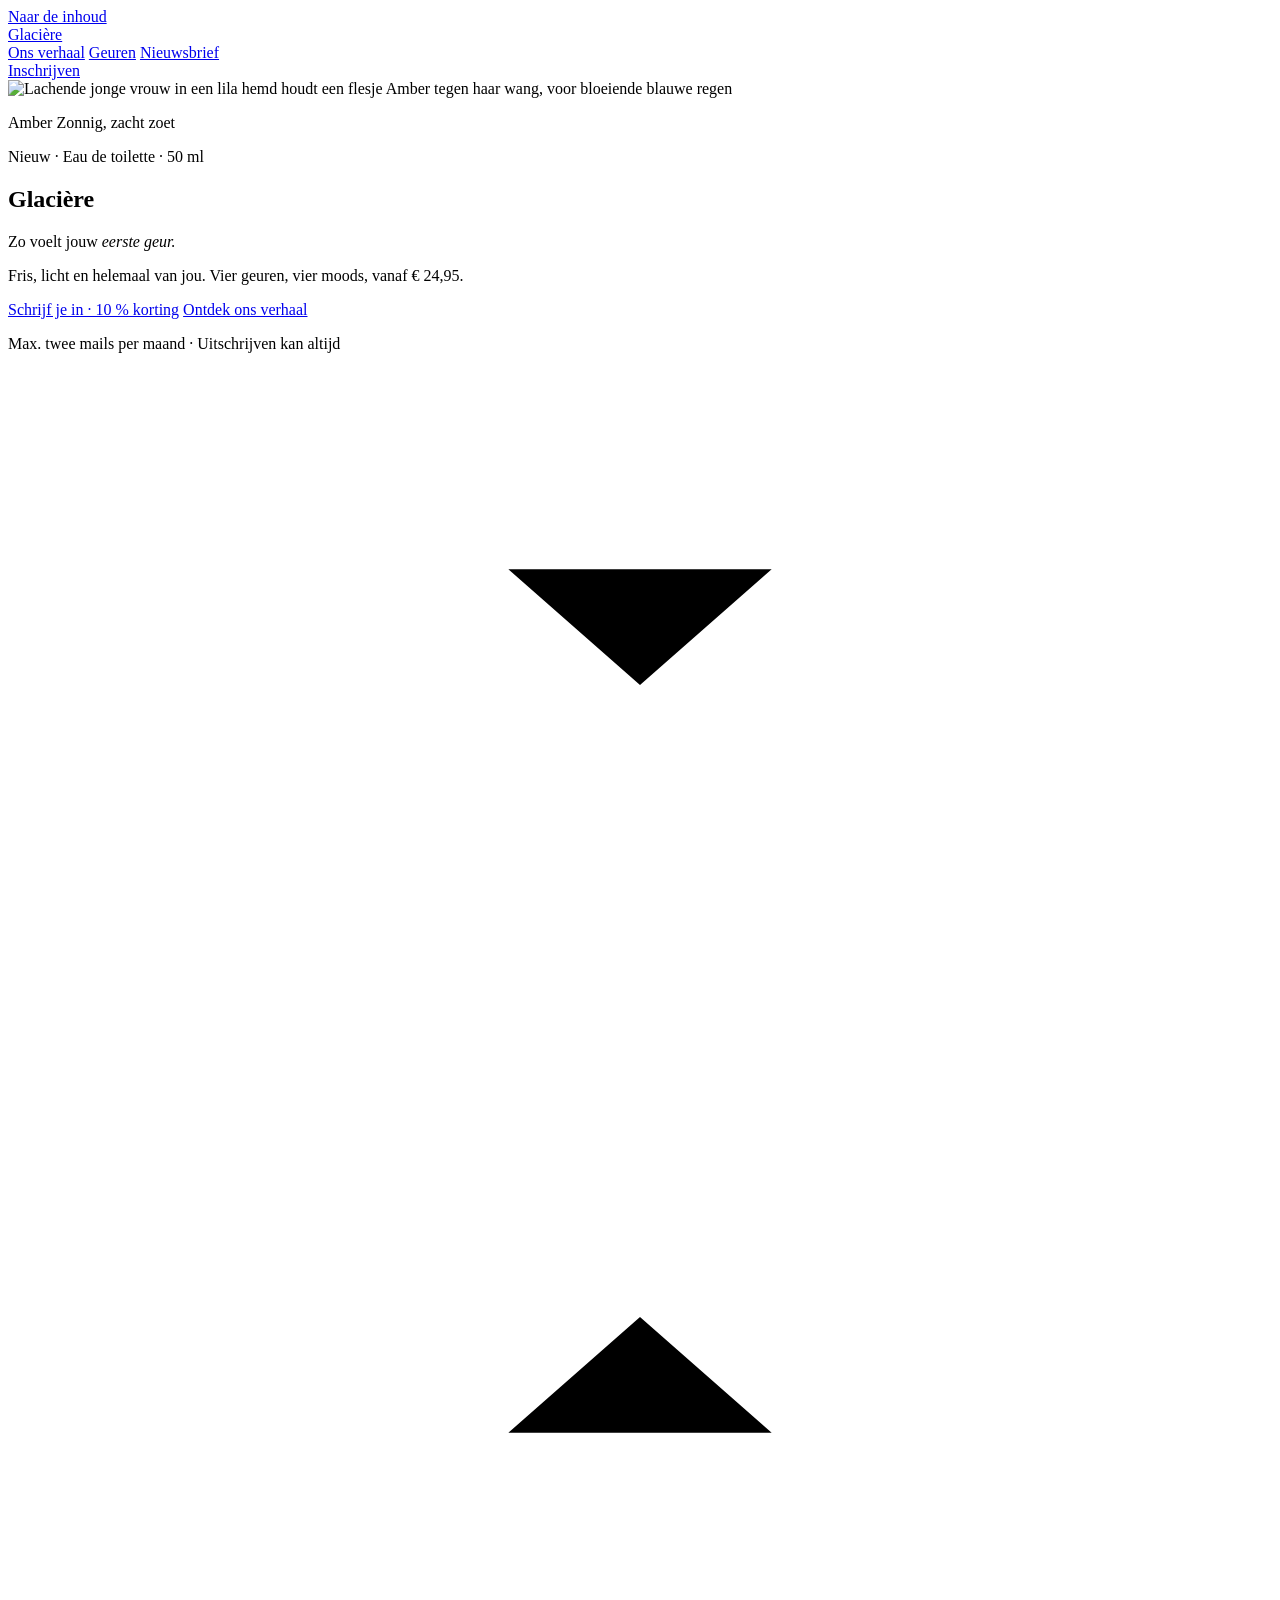
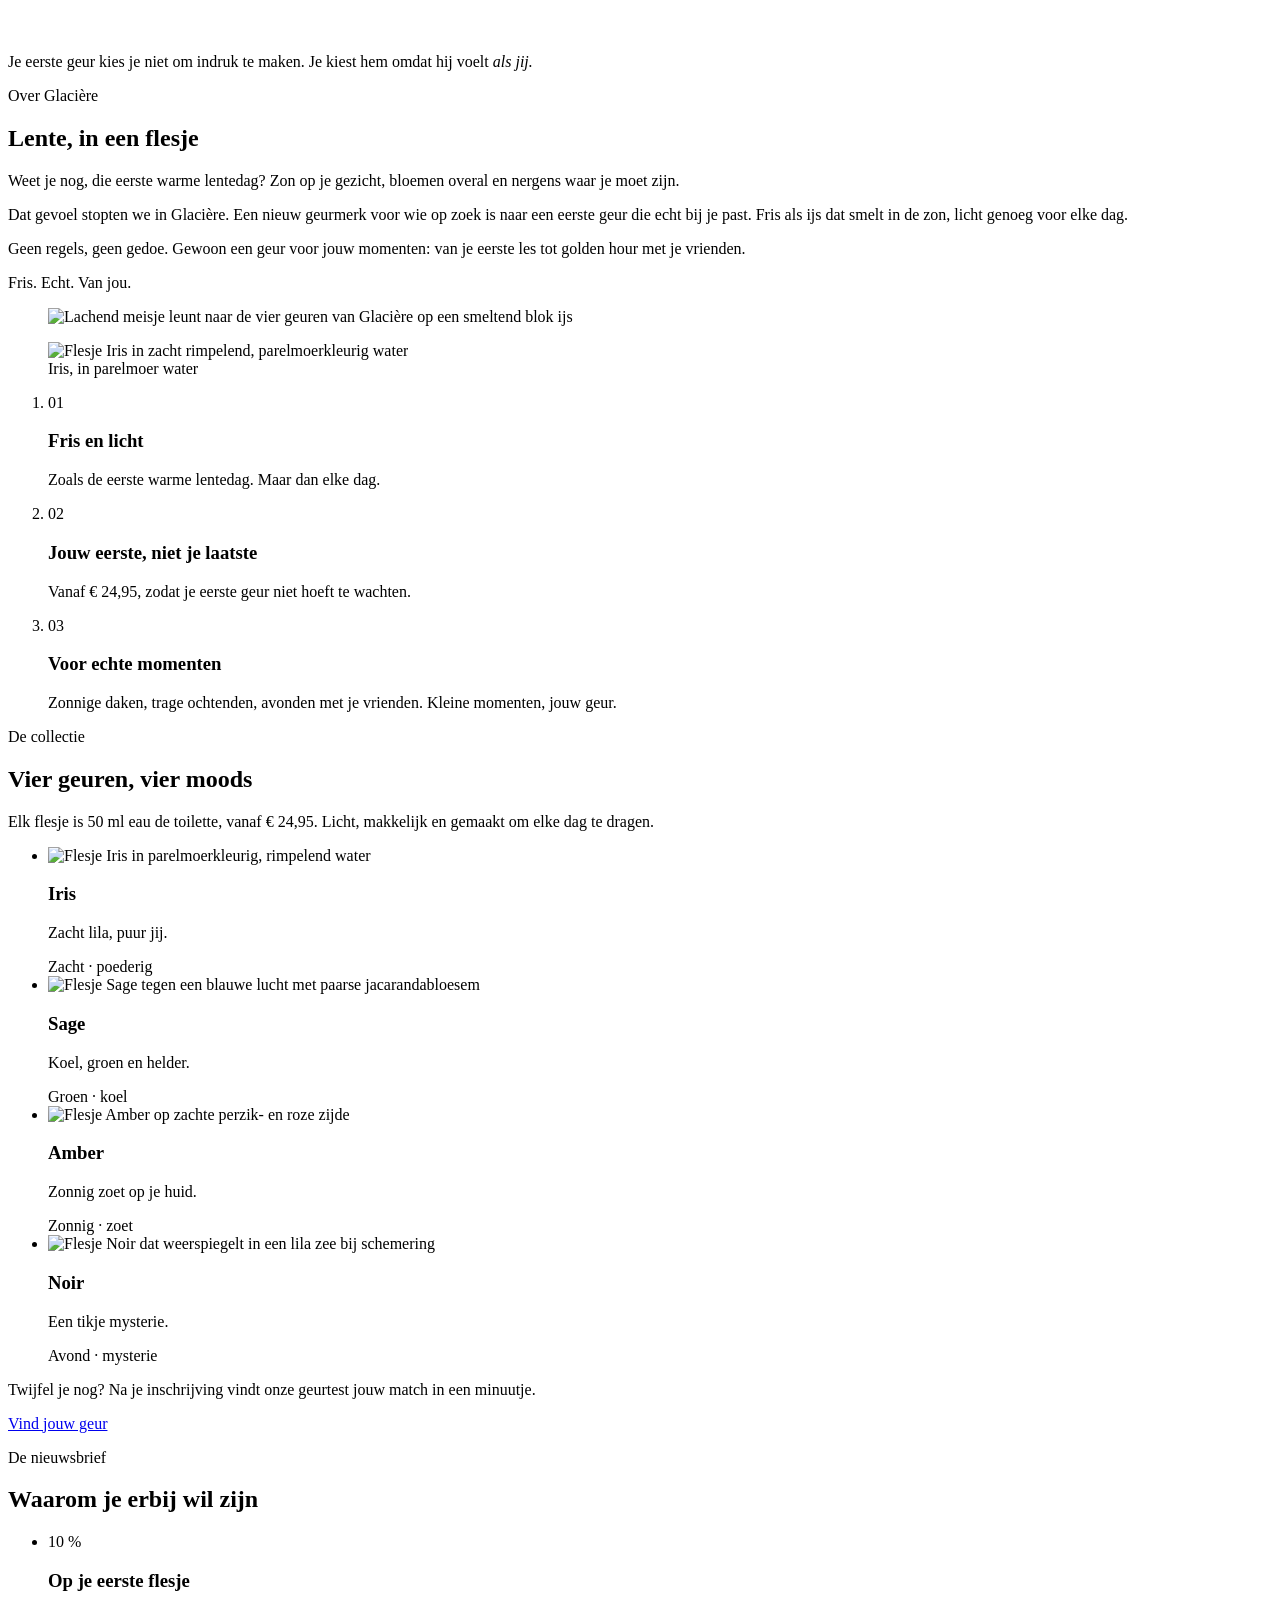
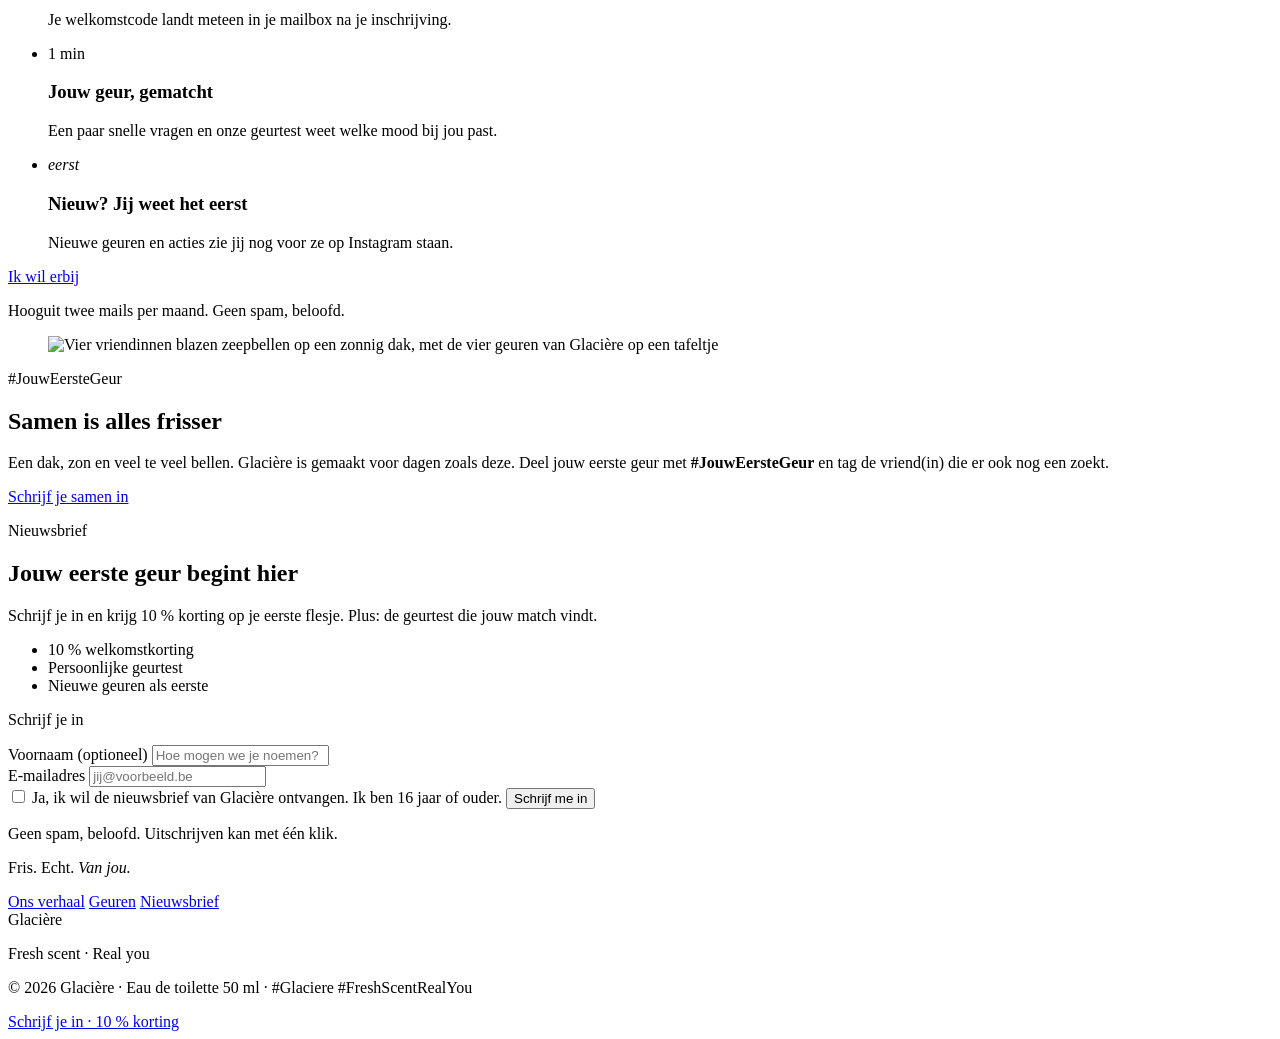
==== index.html @ 30efdca2 "Add files via upload" ====
<!doctype html>
<html lang="nl-BE">
<head>
  <meta charset="utf-8">
  <meta name="viewport" content="width=device-width, initial-scale=1, viewport-fit=cover">
  <title>Glacière · Jouw eerste geur</title>
  <meta name="description" content="Frisse, lichte eau de toilette voor jouw eerste eigen geur. Vier geuren, vier moods, vanaf € 24,95. Schrijf je in en krijg 10 % korting op je eerste flesje.">
  <meta name="theme-color" content="#F3E2E7">

  <!-- Deelvoorbeeld (Instagram, WhatsApp, iMessage …) -->
  <meta property="og:type" content="website">
  <meta property="og:locale" content="nl_BE">
  <meta property="og:title" content="Glacière · Jouw eerste geur">
  <meta property="og:description" content="Vier frisse geuren, vier moods. Schrijf je in en krijg 10 % korting op je eerste flesje.">
  <meta property="og:image" content="images/20261109_Webpagina_social-preview_v01.jpg">
  <meta name="twitter:card" content="summary_large_image">

  <link rel="icon" href="data:image/svg+xml,%3Csvg xmlns='http://www.w3.org/2000/svg' viewBox='0 0 64 64'%3E%3Crect width='64' height='64' rx='32' fill='%23A86D95'/%3E%3Ctext x='32' y='45' font-family='Georgia,serif' font-size='38' text-anchor='middle' fill='white'%3EG%3C/text%3E%3C/svg%3E">

  <link rel="preconnect" href="https://fonts.googleapis.com">
  <link rel="preconnect" href="https://fonts.gstatic.com" crossorigin>
  <link href="https://fonts.googleapis.com/css2?family=DM+Serif+Display:ital@0;1&family=Montserrat:wght@400;500;600&display=swap" rel="stylesheet">
  <link rel="preload" as="image" href="images/20261101_Webpagina_hero-amber-wisteria_v01.jpg" fetchpriority="high">
  <link rel="stylesheet" href="css/style.css">
  <script>document.documentElement.classList.add('js');</script>
</head>
<body>

  <a class="skip-link" href="#main">Naar de inhoud</a>

  <!-- ============ Header ============ -->
  <header class="site-header" id="top">
    <div class="wrap header-inner">
      <a href="#top" class="wordmark" aria-label="Glacière, terug naar boven">Glacière</a>
      <nav class="nav" aria-label="Hoofdnavigatie">
        <a href="#verhaal">Ons verhaal</a>
        <a href="#geuren">Geuren</a>
        <a href="#voordelen">Nieuwsbrief</a>
      </nav>
      <a href="#inschrijven" class="btn btn-primary btn-sm">Inschrijven</a>
    </div>
  </header>

  <main id="main">

    <!-- ============ 1 · Hero ============ -->
    <section class="hero" aria-labelledby="hero-title">
      <div class="hero-media">
        <img src="images/20261101_Webpagina_hero-amber-wisteria_v01.jpg"
             width="928" height="1152" fetchpriority="high"
             alt="Lachende jonge vrouw in een lila hemd houdt een flesje Amber tegen haar wang, voor bloeiende blauwe regen">
        <p class="hero-caption"><span>Amber</span> Zonnig, zacht zoet</p>
      </div>

      <div class="hero-content">
        <p class="eyebrow reveal">Nieuw · Eau de toilette · 50 ml</p>
        <h1 id="hero-title" class="hero-title reveal">Glacière</h1>
        <p class="hero-slogan reveal">Zo voelt jouw <em>eerste geur.</em></p>
        <p class="hero-lead reveal">Fris, licht en helemaal van jou. Vier geuren, vier moods, vanaf € 24,95.</p>
        <div class="hero-actions reveal">
          <a href="#inschrijven" class="btn btn-primary">Schrijf je in · 10 % korting</a>
          <a href="#verhaal" class="text-link">Ontdek ons verhaal</a>
        </div>
        <p class="hero-note reveal">Max. twee mails per maand · Uitschrijven kan altijd</p>
      </div>
    </section>

    <!-- ============ Manifest ============ -->
    <section class="manifest" aria-label="Waar Glacière voor staat">
      <div class="wrap-narrow">
        <span class="flake" aria-hidden="true">
          <svg viewBox="0 0 24 24"><path d="M12 2v20M3.3 7l17.4 10M20.7 7 3.3 17M9.5 3.8 12 6l2.5-2.2M9.5 20.2 12 18l2.5 2.2"/></svg>
        </span>
        <p class="manifest-text reveal">Je eerste geur kies je niet om indruk te maken. Je kiest hem omdat hij voelt <em>als jij.</em></p>
      </div>
    </section>

    <!-- ============ 2 · Over Glacière ============ -->
    <section class="section story" id="verhaal" aria-labelledby="story-title">
      <div class="wrap story-grid">
        <div class="story-text">
          <p class="eyebrow reveal">Over Glacière</p>
          <h2 id="story-title" class="reveal">Lente, in een flesje</h2>
          <p class="lead reveal">Weet je nog, die eerste warme lentedag? Zon op je gezicht, bloemen overal en nergens waar je moet zijn.</p>
          <p class="reveal">Dat gevoel stopten we in Glacière. Een nieuw geurmerk voor wie op zoek is naar een eerste geur die echt bij je past. Fris als ijs dat smelt in de zon, licht genoeg voor elke dag.</p>
          <p class="reveal">Geen regels, geen gedoe. Gewoon een geur voor jouw momenten: van je eerste les tot golden hour met je vrienden.</p>
          <p class="signature reveal">Fris. Echt. Van jou.</p>
        </div>

        <div class="story-visual">
          <figure class="story-main reveal">
            <img src="images/20261101_Webpagina_over-ons-collectie-ijs_v01.jpg"
                 width="928" height="1152" loading="lazy" decoding="async"
                 alt="Lachend meisje leunt naar de vier geuren van Glacière op een smeltend blok ijs">
          </figure>
          <figure class="story-detail reveal">
            <img src="images/20261109_Webpagina_detail-iris-parelmoer_v01.jpg"
                 width="720" height="720" loading="lazy" decoding="async"
                 alt="Flesje Iris in zacht rimpelend, parelmoerkleurig water">
            <figcaption>Iris, in parelmoer water</figcaption>
          </figure>
        </div>
      </div>

      <div class="wrap">
        <ol class="values">
          <li class="reveal">
            <span class="value-nr">01</span>
            <h3>Fris en licht</h3>
            <p>Zoals de eerste warme lentedag. Maar dan elke dag.</p>
          </li>
          <li class="reveal">
            <span class="value-nr">02</span>
            <h3>Jouw eerste, niet je laatste</h3>
            <p>Vanaf € 24,95, zodat je eerste geur niet hoeft te wachten.</p>
          </li>
          <li class="reveal">
            <span class="value-nr">03</span>
            <h3>Voor echte momenten</h3>
            <p>Zonnige daken, trage ochtenden, avonden met je vrienden. Kleine momenten, jouw geur.</p>
          </li>
        </ol>
      </div>
    </section>

    <!-- ============ 3 · Collectie ============ -->
    <section class="section scents" id="geuren" aria-labelledby="scents-title">
      <div class="wrap">
        <div class="section-head">
          <div>
            <p class="eyebrow reveal">De collectie</p>
            <h2 id="scents-title" class="reveal">Vier geuren, vier moods</h2>
          </div>
          <p class="reveal">Elk flesje is 50 ml eau de toilette, vanaf € 24,95. Licht, makkelijk en gemaakt om elke dag te dragen.</p>
        </div>
      </div>

      <ul class="scent-row" aria-label="Geuren">
        <li class="scent reveal" style="--tint:#E3C1DC">
          <div class="scent-img"><img src="images/20261101_Webpagina_geur-iris_v01.jpg" width="720" height="720" loading="lazy" decoding="async" alt="Flesje Iris in parelmoerkleurig, rimpelend water"></div>
          <h3>Iris</h3>
          <p>Zacht lila, puur jij.</p>
          <span class="scent-meta">Zacht · poederig</span>
        </li>
        <li class="scent reveal" style="--tint:#C9D8E4">
          <div class="scent-img"><img src="images/20261101_Webpagina_geur-sage_v01.jpg" width="720" height="720" loading="lazy" decoding="async" alt="Flesje Sage tegen een blauwe lucht met paarse jacarandabloesem"></div>
          <h3>Sage</h3>
          <p>Koel, groen en helder.</p>
          <span class="scent-meta">Groen · koel</span>
        </li>
        <li class="scent reveal" style="--tint:#F6DCC4">
          <div class="scent-img"><img src="images/20261101_Webpagina_geur-amber_v01.jpg" width="720" height="720" loading="lazy" decoding="async" alt="Flesje Amber op zachte perzik- en roze zijde"></div>
          <h3>Amber</h3>
          <p>Zonnig zoet op je huid.</p>
          <span class="scent-meta">Zonnig · zoet</span>
        </li>
        <li class="scent reveal" style="--tint:#D2CBE6">
          <div class="scent-img"><img src="images/20261101_Webpagina_geur-noir_v01.jpg" width="720" height="720" loading="lazy" decoding="async" alt="Flesje Noir dat weerspiegelt in een lila zee bij schemering"></div>
          <h3>Noir</h3>
          <p>Een tikje mysterie.</p>
          <span class="scent-meta">Avond · mysterie</span>
        </li>
      </ul>

      <div class="wrap scents-foot reveal">
        <p>Twijfel je nog? Na je inschrijving vindt onze geurtest jouw match in een minuutje.</p>
        <a href="#inschrijven" class="btn btn-outline">Vind jouw geur</a>
      </div>
    </section>

    <!-- ============ 4 · Waarom de nieuwsbrief ============ -->
    <section class="section perks" id="voordelen" aria-labelledby="perks-title">
      <div class="wrap">
        <div class="section-head section-head-center">
          <p class="eyebrow reveal">De nieuwsbrief</p>
          <h2 id="perks-title" class="reveal">Waarom je erbij wil zijn</h2>
        </div>

        <ul class="perk-grid">
          <li class="perk reveal">
            <span class="perk-big">10 %</span>
            <h3>Op je eerste flesje</h3>
            <p>Je welkomstcode landt meteen in je mailbox na je inschrijving.</p>
          </li>
          <li class="perk reveal">
            <span class="perk-big">1 min</span>
            <h3>Jouw geur, gematcht</h3>
            <p>Een paar snelle vragen en onze geurtest weet welke mood bij jou past.</p>
          </li>
          <li class="perk reveal">
            <span class="perk-big"><em>eerst</em></span>
            <h3>Nieuw? Jij weet het eerst</h3>
            <p>Nieuwe geuren en acties zie jij nog voor ze op Instagram staan.</p>
          </li>
        </ul>

        <div class="center reveal">
          <a href="#inschrijven" class="btn btn-primary">Ik wil erbij</a>
          <p class="fine">Hooguit twee mails per maand. Geen spam, beloofd.</p>
        </div>
      </div>
    </section>

    <!-- ============ 5 · Vrienden ============ -->
    <section class="friends" aria-labelledby="friends-title">
      <div class="wrap friends-grid">
        <figure class="friends-img reveal">
          <img src="images/20261101_Webpagina_vrienden-bubbels-dak_v01.jpg"
               width="928" height="1152" loading="lazy" decoding="async"
               alt="Vier vriendinnen blazen zeepbellen op een zonnig dak, met de vier geuren van Glacière op een tafeltje">
        </figure>
        <div class="friends-card reveal">
          <p class="eyebrow">#JouwEersteGeur</p>
          <h2 id="friends-title">Samen is alles frisser</h2>
          <p>Een dak, zon en veel te veel bellen. Glacière is gemaakt voor dagen zoals deze. Deel jouw eerste geur met <strong>#JouwEersteGeur</strong> en tag de vriend(in) die er ook nog een zoekt.</p>
          <a href="#inschrijven" class="btn btn-primary">Schrijf je samen in</a>
        </div>
      </div>
    </section>

    <!-- ============ 6 · Inschrijven (MailerLite) ============ -->
    <section class="section signup" id="inschrijven" aria-labelledby="signup-title">
      <div class="signup-glow" aria-hidden="true"></div>
      <div class="wrap signup-grid">
        <div class="signup-text">
          <p class="eyebrow reveal">Nieuwsbrief</p>
          <h2 id="signup-title" class="reveal">Jouw eerste geur begint hier</h2>
          <p class="lead reveal">Schrijf je in en krijg 10 % korting op je eerste flesje. Plus: de geurtest die jouw match vindt.</p>
          <ul class="checks reveal">
            <li>10 % welkomstkorting</li>
            <li>Persoonlijke geurtest</li>
            <li>Nieuwe geuren als eerste</li>
          </ul>
        </div>

        <div class="signup-card reveal" id="signup-card">
          <!--
            MailerLite · formulier "Glacière Newsletter Sign-up" (double opt-in)
            Account 2746606 · formulier 202769197963412730 · groep "Newsletter"
            Het formulier stuurt rechtstreeks naar MailerLite; js/main.js toont de bevestiging zonder de pagina te verlaten.
          -->
          <form class="ml-form" id="ml-form" novalidate
                action="https://assets.mailerlite.com/jsonp/2746606/forms/202769197963412730/subscribe"
                method="post" target="_blank">
            <p class="form-title">Schrijf je in</p>

            <div class="field">
              <label for="f-name">Voornaam <span class="opt">(optioneel)</span></label>
              <input id="f-name" name="fields[name]" type="text" autocomplete="given-name" placeholder="Hoe mogen we je noemen?">
            </div>

            <div class="field">
              <label for="f-email">E-mailadres</label>
              <input id="f-email" name="fields[email]" type="email" autocomplete="email" inputmode="email" required placeholder="jij@voorbeeld.be" aria-describedby="f-email-error">
              <p class="field-error" id="f-email-error" role="alert" hidden>Vul een geldig e-mailadres in.</p>
            </div>

            <label class="consent">
              <input type="checkbox" id="f-consent" required aria-describedby="f-consent-error">
              <span>Ja, ik wil de nieuwsbrief van Glacière ontvangen. Ik ben 16 jaar of ouder.</span>
            </label>
            <p class="field-error" id="f-consent-error" role="alert" hidden>Vink dit even aan, dan weten we dat je mails wil.</p>

            <input type="hidden" name="ml-submit" value="1">
            <input type="hidden" name="anticsrf" value="true">

            <button type="submit" class="btn btn-primary btn-block" id="f-submit">
              <span class="btn-label">Schrijf me in</span>
              <span class="spinner" aria-hidden="true"></span>
            </button>

            <p class="form-error" id="form-error" role="alert" hidden>Oeps, dat lukte niet. Probeer het zo nog eens.</p>
            <p class="fine">Geen spam, beloofd. Uitschrijven kan met één klik.</p>
          </form>

          <!-- Bevestiging na een geslaagde inschrijving -->
          <div class="ml-success" id="ml-success" hidden tabindex="-1">
            <div class="success-flake" aria-hidden="true">
              <svg viewBox="0 0 24 24"><path d="M12 2v20M3.3 7l17.4 10M20.7 7 3.3 17M9.5 3.8 12 6l2.5-2.2M9.5 20.2 12 18l2.5 2.2"/></svg>
            </div>
            <p class="form-title">Bijna erbij<span id="success-name"></span></p>
            <p>We stuurden je net een mail. Klik op de knop in die mail om je inschrijving te bevestigen. Daarna krijg je meteen je 10 % welkomstkorting. ❄️</p>
            <p class="fine">Niets gekregen? Kijk even in je spam of in het tabblad Promoties.</p>
          </div>
        </div>
      </div>
    </section>

  </main>

  <!-- ============ Footer ============ -->
  <footer class="site-footer">
    <div class="wrap footer-top">
      <p class="footer-slogan">Fris. Echt. <em>Van jou.</em></p>
      <nav class="footer-nav" aria-label="Footer">
        <a href="#verhaal">Ons verhaal</a>
        <a href="#geuren">Geuren</a>
        <a href="#inschrijven">Nieuwsbrief</a>
      </nav>
    </div>
    <div class="wrap footer-mark" aria-hidden="true">Glacière</div>
    <div class="wrap footer-bottom">
      <p>Fresh scent · Real you</p>
      <p>© 2026 Glacière · Eau de toilette 50 ml · #Glaciere #FreshScentRealYou</p>
    </div>
    <div class="stripe" aria-hidden="true"></div>
  </footer>

  <!-- Mobiel: vaste inschrijfknop -->
  <div class="sticky-cta" id="sticky-cta" aria-hidden="true">
    <a href="#inschrijven" class="btn btn-primary btn-block" tabindex="-1">Schrijf je in · 10 % korting</a>
  </div>

  <script src="js/main.js" defer></script>
</body>
</html>
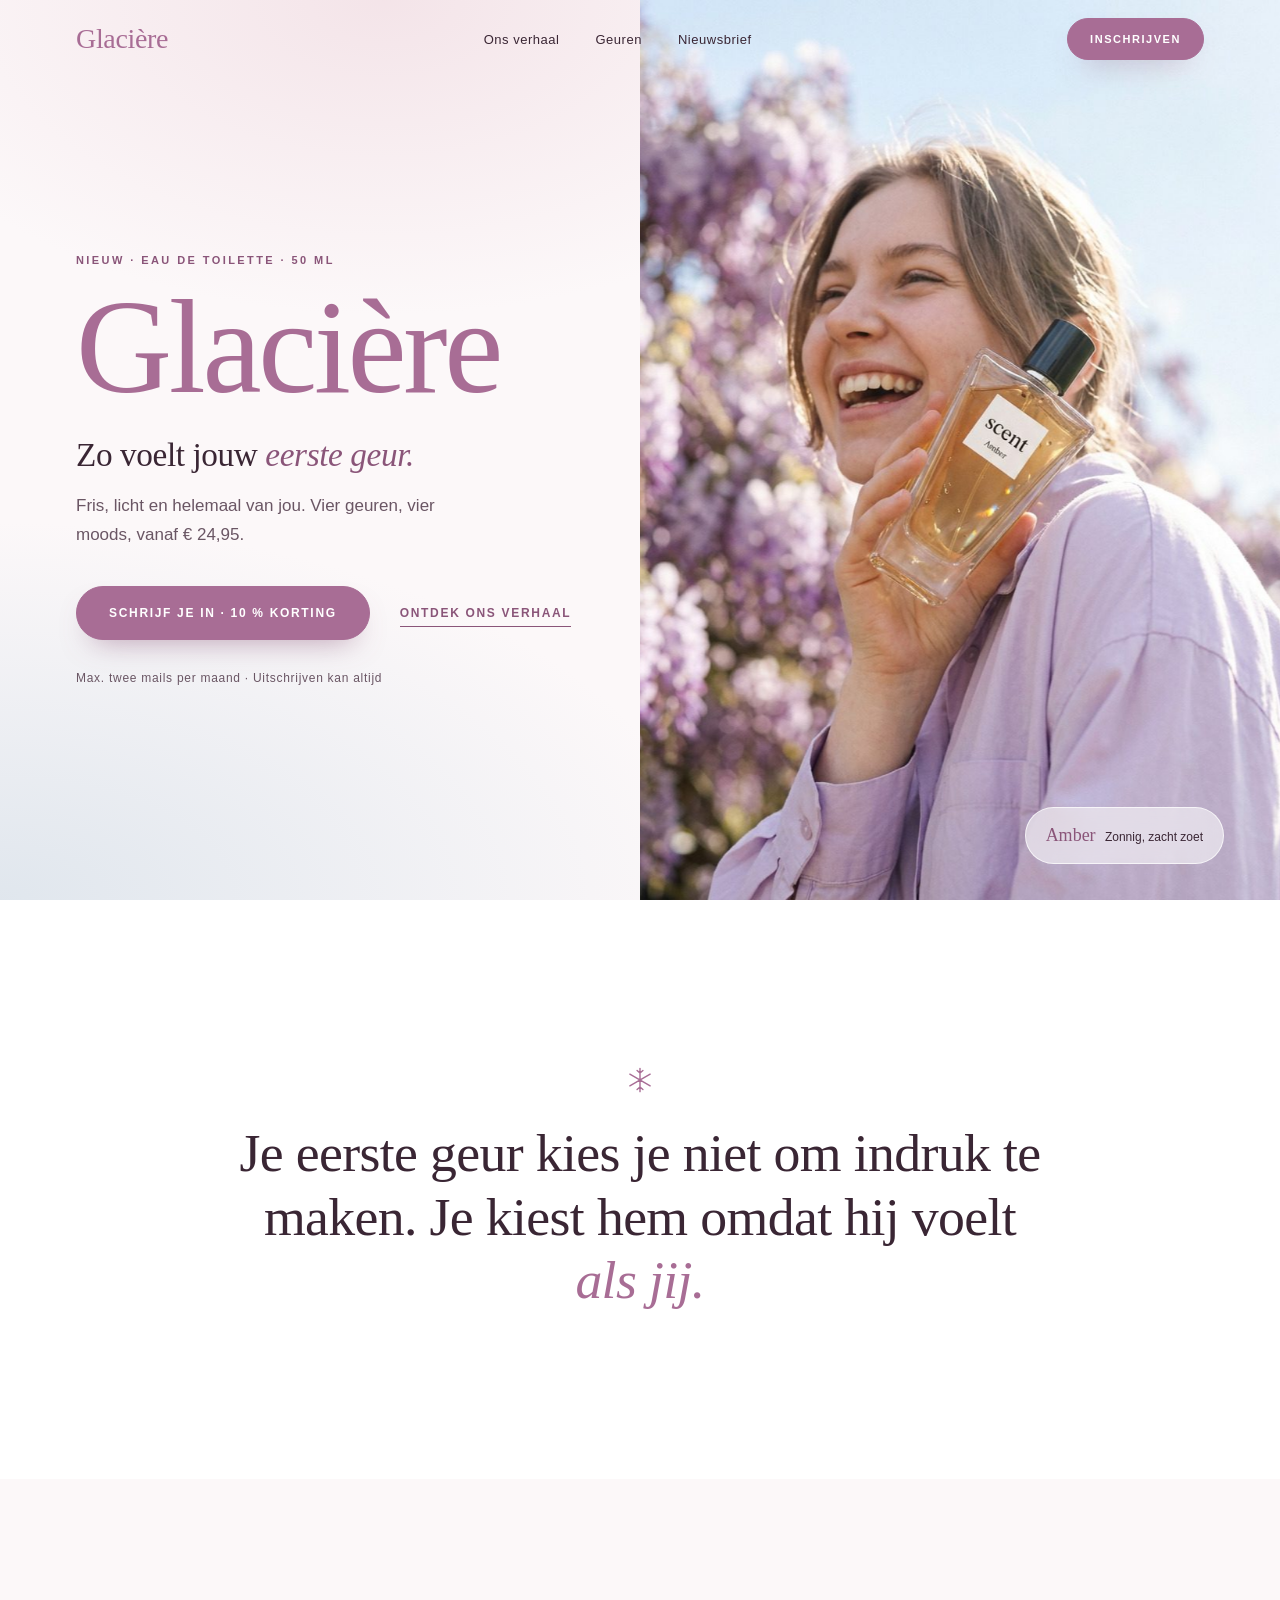
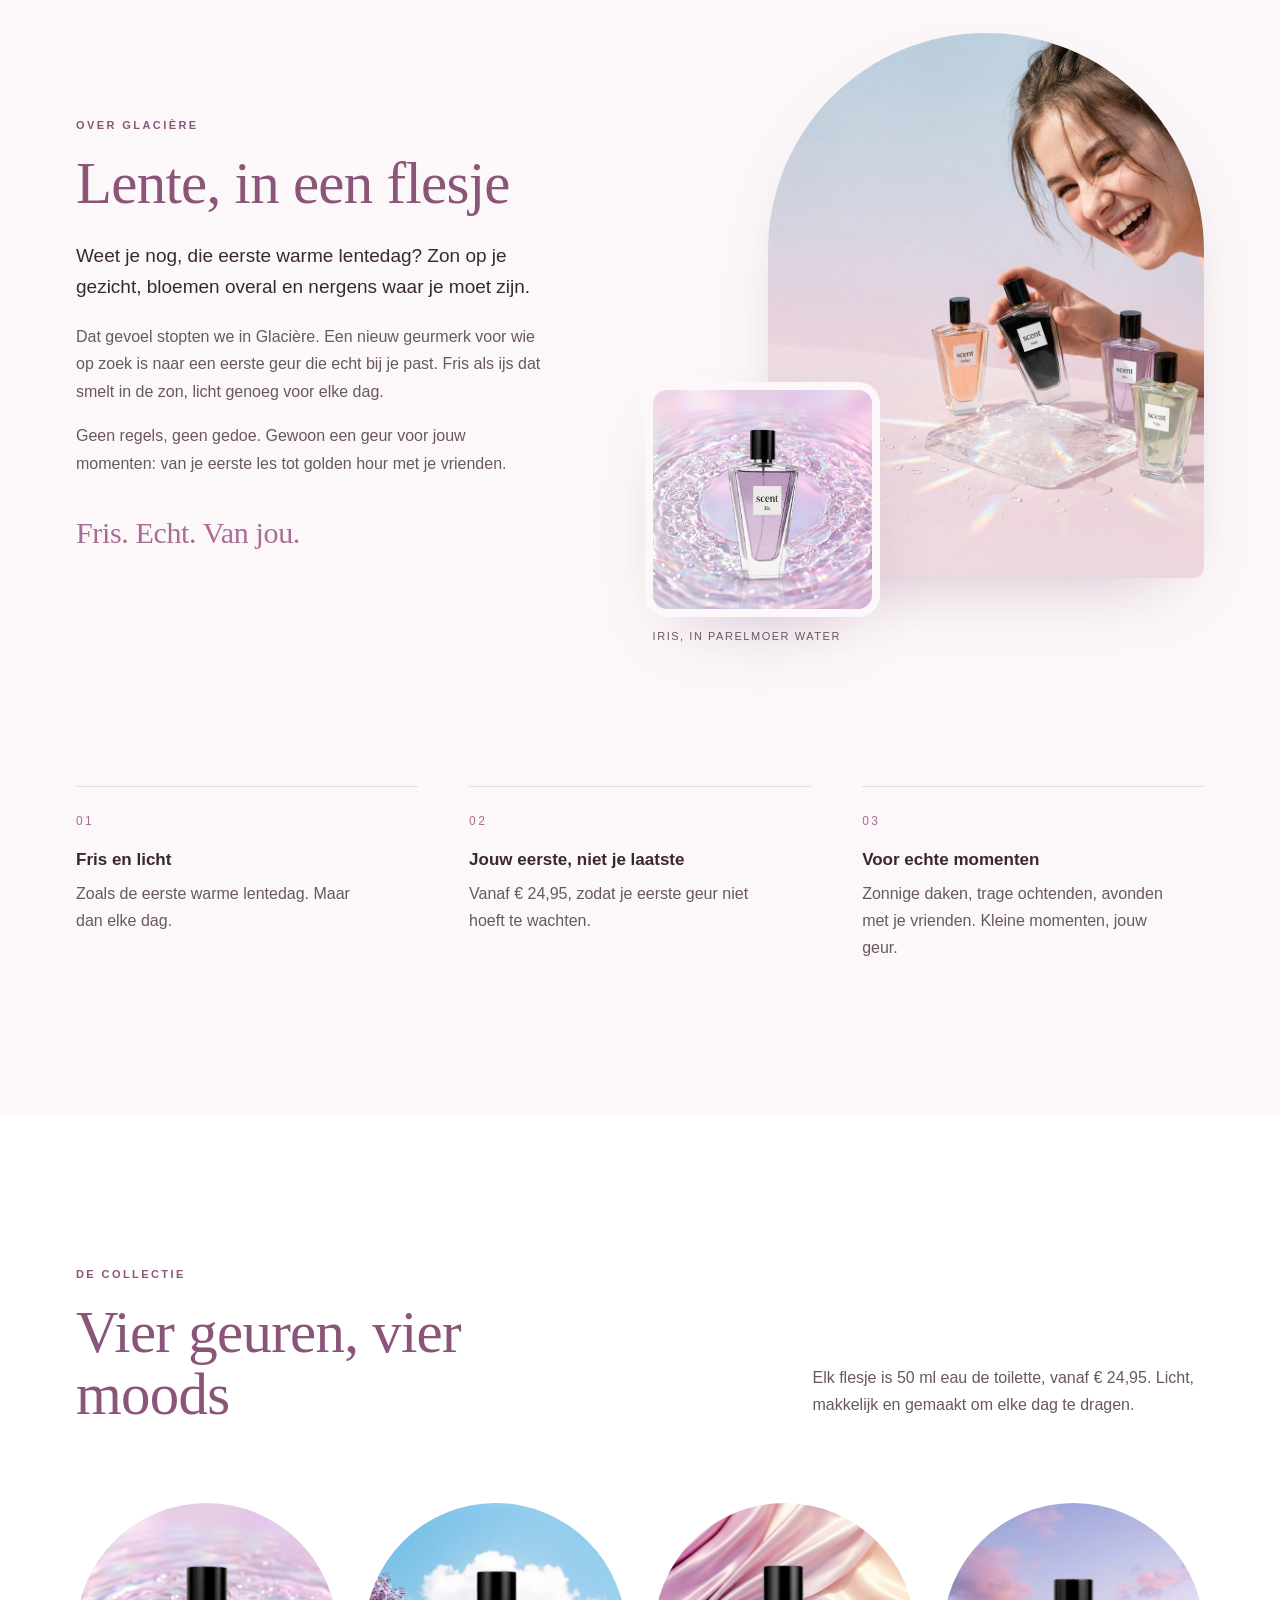
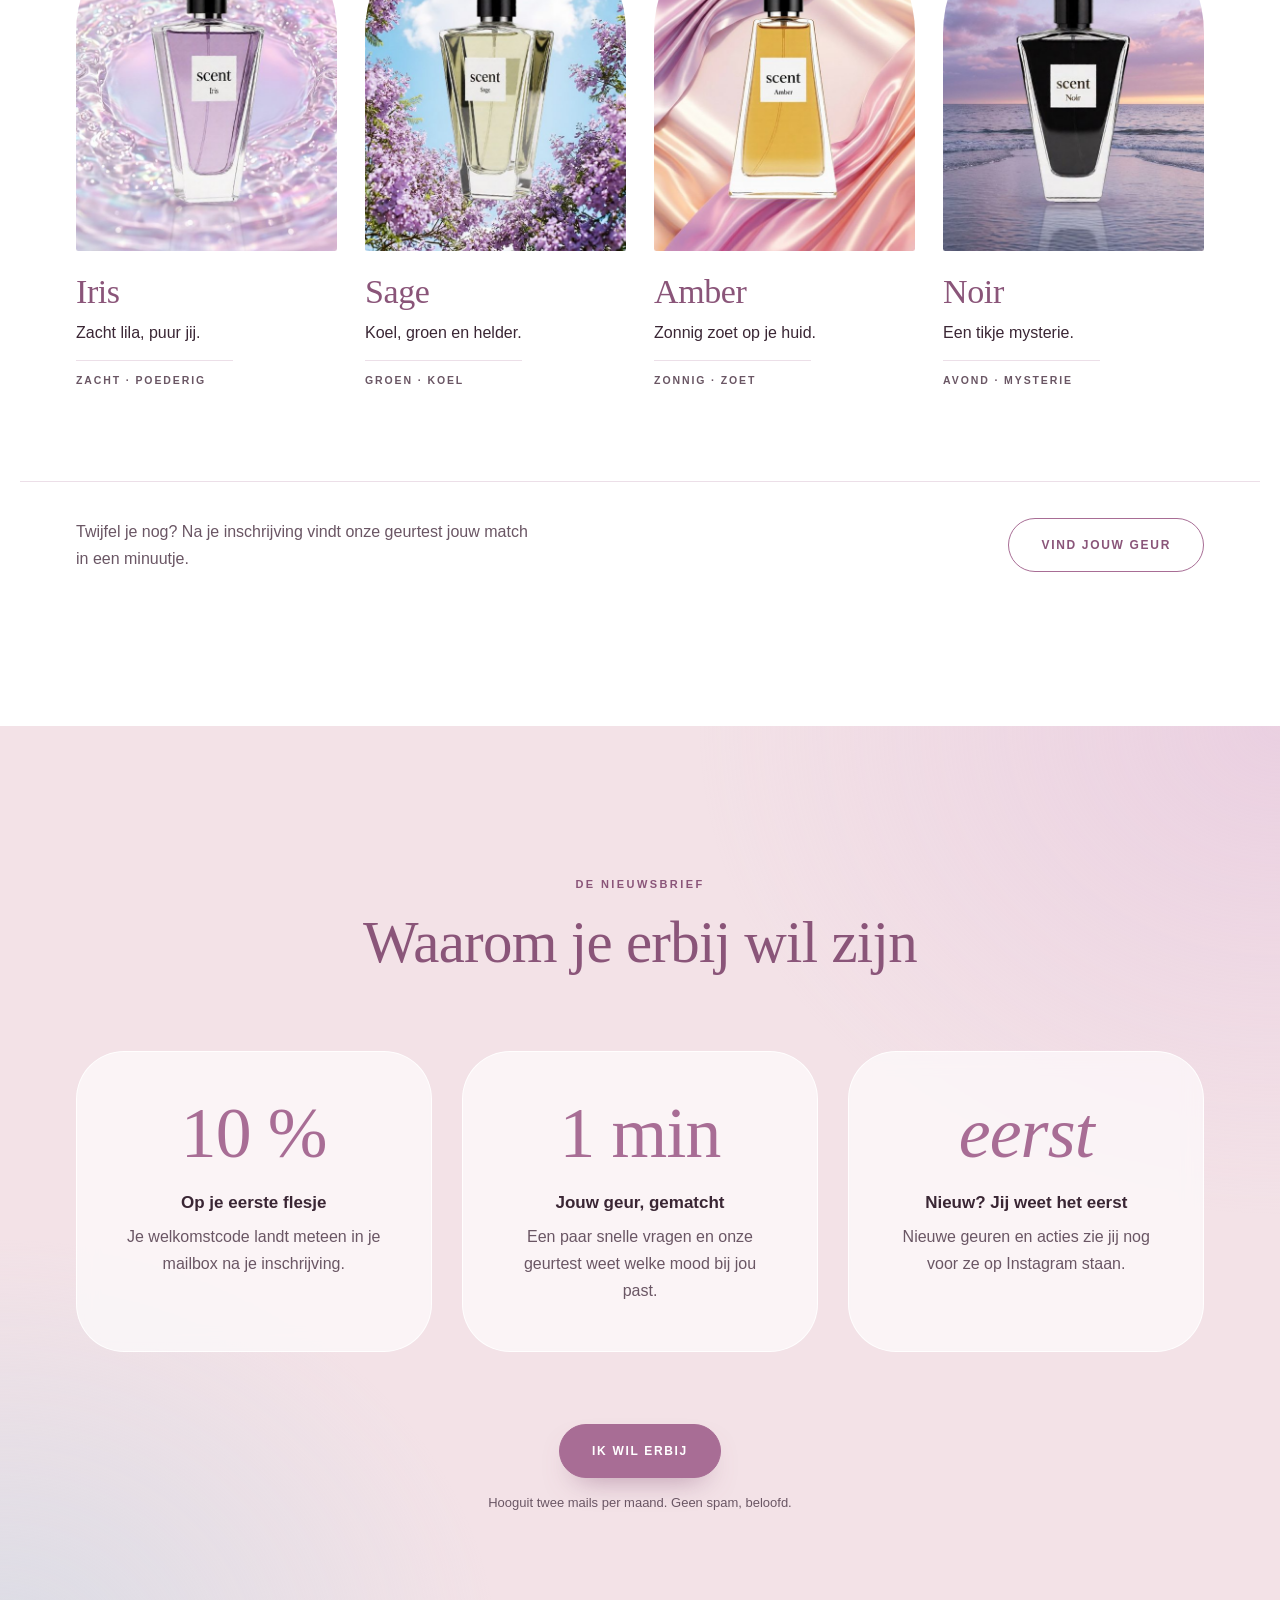
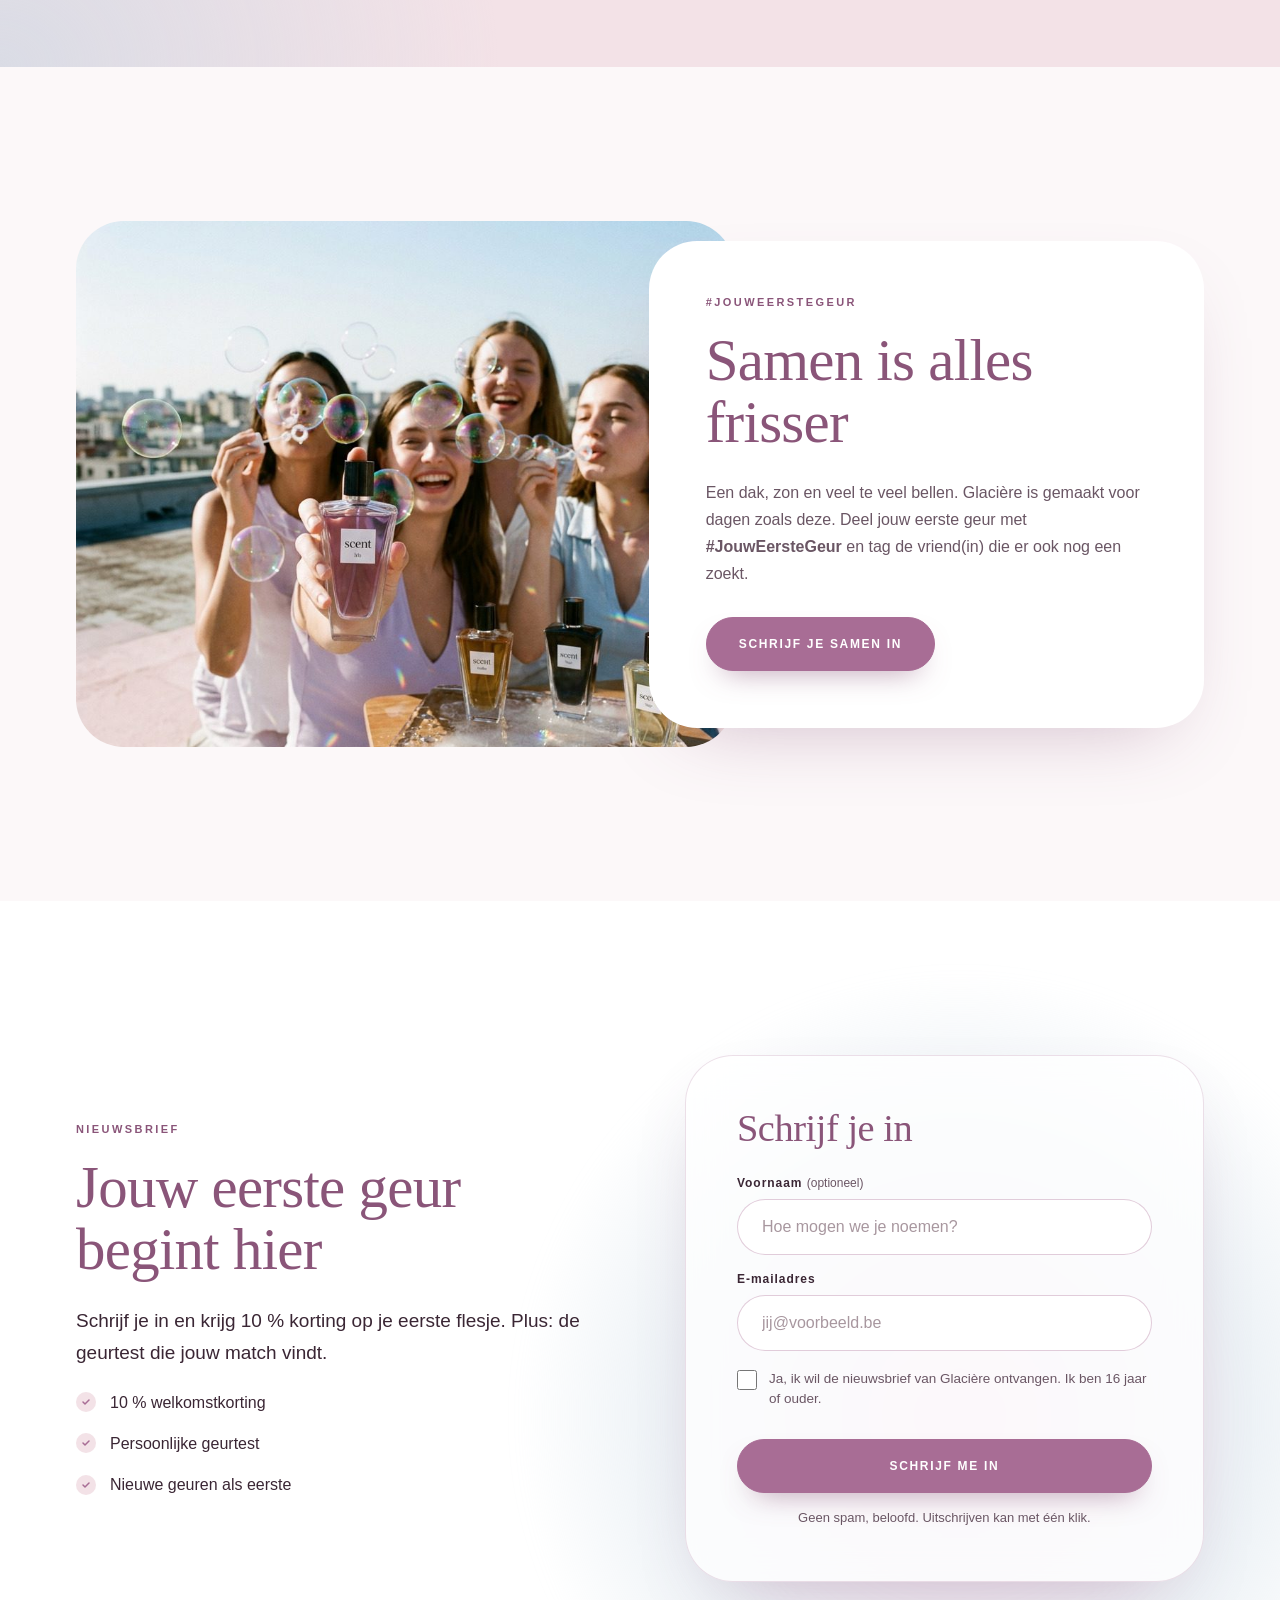
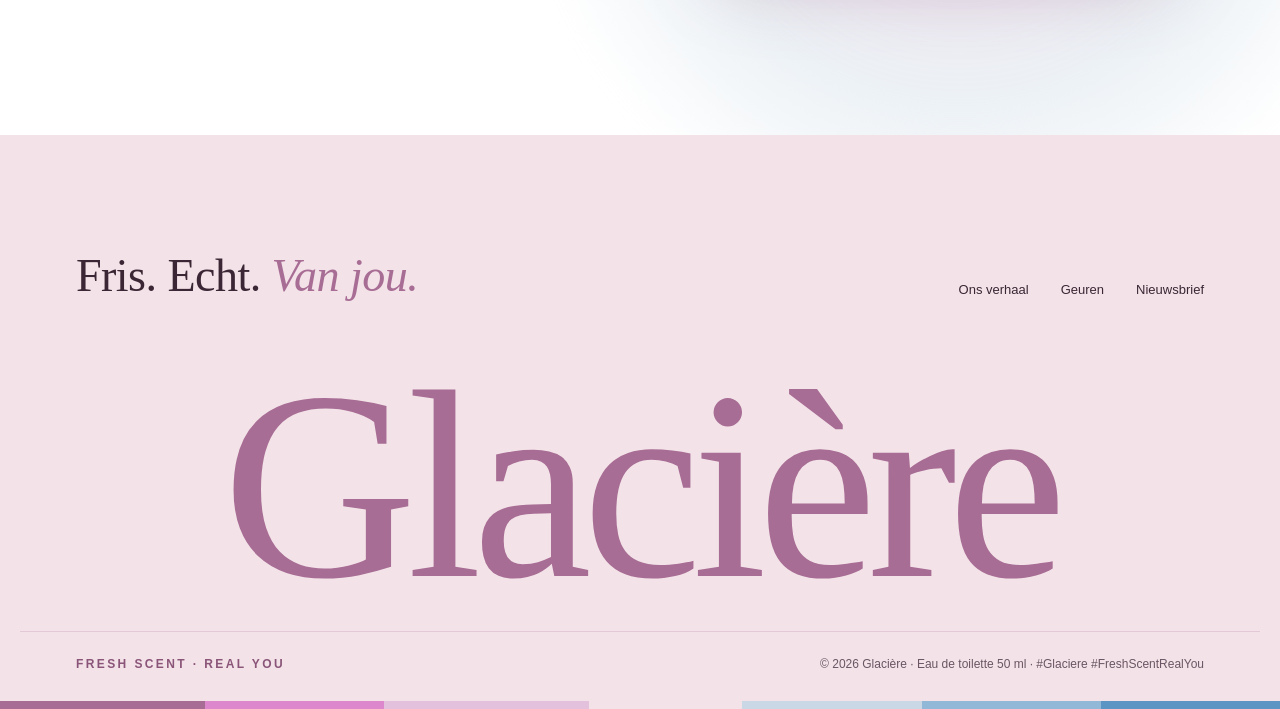
==== commit 3dca2920: "Add files via upload" ====
--- a/index.html
+++ b/index.html
@@ -12,7 +12,9 @@
   <meta property="og:locale" content="nl_BE">
   <meta property="og:title" content="Glacière · Jouw eerste geur">
   <meta property="og:description" content="Vier frisse geuren, vier moods. Schrijf je in en krijg 10 % korting op je eerste flesje.">
-  <meta property="og:image" content="images/20261109_Webpagina_social-preview_v01.jpg">
+  <meta property="og:url" content="https://elisededecker16-maker.github.io/glaciere/">
+  <meta property="og:image" content="https://elisededecker16-maker.github.io/glaciere/20261109_Webpagina_social-preview_v01.jpg">
+  <link rel="canonical" href="https://elisededecker16-maker.github.io/glaciere/">
   <meta name="twitter:card" content="summary_large_image">
 
   <link rel="icon" href="data:image/svg+xml,%3Csvg xmlns='http://www.w3.org/2000/svg' viewBox='0 0 64 64'%3E%3Crect width='64' height='64' rx='32' fill='%23A86D95'/%3E%3Ctext x='32' y='45' font-family='Georgia,serif' font-size='38' text-anchor='middle' fill='white'%3EG%3C/text%3E%3C/svg%3E">
@@ -20,8 +22,8 @@
   <link rel="preconnect" href="https://fonts.googleapis.com">
   <link rel="preconnect" href="https://fonts.gstatic.com" crossorigin>
   <link href="https://fonts.googleapis.com/css2?family=DM+Serif+Display:ital@0;1&family=Montserrat:wght@400;500;600&display=swap" rel="stylesheet">
-  <link rel="preload" as="image" href="images/20261101_Webpagina_hero-amber-wisteria_v01.jpg" fetchpriority="high">
-  <link rel="stylesheet" href="css/style.css">
+  <link rel="preload" as="image" href="20261101_Webpagina_hero-amber-wisteria_v01.jpg" fetchpriority="high">
+  <link rel="stylesheet" href="style.css">
   <script>document.documentElement.classList.add('js');</script>
 </head>
 <body>
@@ -46,7 +48,7 @@
     <!-- ============ 1 · Hero ============ -->
     <section class="hero" aria-labelledby="hero-title">
       <div class="hero-media">
-        <img src="images/20261101_Webpagina_hero-amber-wisteria_v01.jpg"
+        <img src="20261101_Webpagina_hero-amber-wisteria_v01.jpg"
              width="928" height="1152" fetchpriority="high"
              alt="Lachende jonge vrouw in een lila hemd houdt een flesje Amber tegen haar wang, voor bloeiende blauwe regen">
         <p class="hero-caption"><span>Amber</span> Zonnig, zacht zoet</p>
@@ -89,12 +91,12 @@
 
         <div class="story-visual">
           <figure class="story-main reveal">
-            <img src="images/20261101_Webpagina_over-ons-collectie-ijs_v01.jpg"
+            <img src="20261101_Webpagina_over-ons-collectie-ijs_v01.jpg"
                  width="928" height="1152" loading="lazy" decoding="async"
                  alt="Lachend meisje leunt naar de vier geuren van Glacière op een smeltend blok ijs">
           </figure>
           <figure class="story-detail reveal">
-            <img src="images/20261109_Webpagina_detail-iris-parelmoer_v01.jpg"
+            <img src="20261109_Webpagina_detail-iris-parelmoer_v01.jpg"
                  width="720" height="720" loading="lazy" decoding="async"
                  alt="Flesje Iris in zacht rimpelend, parelmoerkleurig water">
             <figcaption>Iris, in parelmoer water</figcaption>
@@ -137,25 +139,25 @@
 
       <ul class="scent-row" aria-label="Geuren">
         <li class="scent reveal" style="--tint:#E3C1DC">
-          <div class="scent-img"><img src="images/20261101_Webpagina_geur-iris_v01.jpg" width="720" height="720" loading="lazy" decoding="async" alt="Flesje Iris in parelmoerkleurig, rimpelend water"></div>
+          <div class="scent-img"><img src="20261101_Webpagina_geur-iris_v01.jpg" width="720" height="720" loading="lazy" decoding="async" alt="Flesje Iris in parelmoerkleurig, rimpelend water"></div>
           <h3>Iris</h3>
           <p>Zacht lila, puur jij.</p>
           <span class="scent-meta">Zacht · poederig</span>
         </li>
         <li class="scent reveal" style="--tint:#C9D8E4">
-          <div class="scent-img"><img src="images/20261101_Webpagina_geur-sage_v01.jpg" width="720" height="720" loading="lazy" decoding="async" alt="Flesje Sage tegen een blauwe lucht met paarse jacarandabloesem"></div>
+          <div class="scent-img"><img src="20261101_Webpagina_geur-sage_v01.jpg" width="720" height="720" loading="lazy" decoding="async" alt="Flesje Sage tegen een blauwe lucht met paarse jacarandabloesem"></div>
           <h3>Sage</h3>
           <p>Koel, groen en helder.</p>
           <span class="scent-meta">Groen · koel</span>
         </li>
         <li class="scent reveal" style="--tint:#F6DCC4">
-          <div class="scent-img"><img src="images/20261101_Webpagina_geur-amber_v01.jpg" width="720" height="720" loading="lazy" decoding="async" alt="Flesje Amber op zachte perzik- en roze zijde"></div>
+          <div class="scent-img"><img src="20261101_Webpagina_geur-amber_v01.jpg" width="720" height="720" loading="lazy" decoding="async" alt="Flesje Amber op zachte perzik- en roze zijde"></div>
           <h3>Amber</h3>
           <p>Zonnig zoet op je huid.</p>
           <span class="scent-meta">Zonnig · zoet</span>
         </li>
         <li class="scent reveal" style="--tint:#D2CBE6">
-          <div class="scent-img"><img src="images/20261101_Webpagina_geur-noir_v01.jpg" width="720" height="720" loading="lazy" decoding="async" alt="Flesje Noir dat weerspiegelt in een lila zee bij schemering"></div>
+          <div class="scent-img"><img src="20261101_Webpagina_geur-noir_v01.jpg" width="720" height="720" loading="lazy" decoding="async" alt="Flesje Noir dat weerspiegelt in een lila zee bij schemering"></div>
           <h3>Noir</h3>
           <p>Een tikje mysterie.</p>
           <span class="scent-meta">Avond · mysterie</span>
@@ -205,7 +207,7 @@
     <section class="friends" aria-labelledby="friends-title">
       <div class="wrap friends-grid">
         <figure class="friends-img reveal">
-          <img src="images/20261101_Webpagina_vrienden-bubbels-dak_v01.jpg"
+          <img src="20261101_Webpagina_vrienden-bubbels-dak_v01.jpg"
                width="928" height="1152" loading="lazy" decoding="async"
                alt="Vier vriendinnen blazen zeepbellen op een zonnig dak, met de vier geuren van Glacière op een tafeltje">
         </figure>
@@ -311,6 +313,6 @@
     <a href="#inschrijven" class="btn btn-primary btn-block" tabindex="-1">Schrijf je in · 10 % korting</a>
   </div>
 
-  <script src="js/main.js" defer></script>
+  <script src="main.js" defer></script>
 </body>
 </html>
--- a/style.css
+++ b/style.css
@@ -0,0 +1,596 @@
+/* ==========================================================
+   Glacière · landingspagina · stylesheet
+   Versie 02 · 09/11/2026
+   Huisstijl volgens 01_BRAND/05_brandguide/design-guidelines.md (v03)
+   Richting v02: fris, licht, minimalistisch en verzorgd.
+   Veel witruimte, haarlijnen in plaats van kaders, één accentkleur.
+   ========================================================== */
+
+/* ---------- Tokens ---------- */
+:root {
+  /* Merkkleuren */
+  --mauve: #A86D95;            /* Glacière Mauve · hsl(320, 26%, 54%) */
+  --orchid: #DD88CC;           /* Orchid Pop */
+  --lila: #E3C1DC;             /* Lila Mist */
+  --blush: #F3E2E7;            /* Blush Ice */
+  --glacier: #5C95C3;          /* Glacier Blue */
+  --melt: #91B8D7;             /* Melt Blue */
+  --frost: #C9D8E4;            /* Frost */
+
+  /* Afgeleid voor leesbaarheid en rust */
+  --mauve-deep: #8A5579;       /* kleine mauve tekst, hover (5,6 : 1 op wit) */
+  --ink: #3A2634;              /* lopende tekst */
+  --ink-soft: #6A5664;
+  --porcelain: #FCF8F9;        /* hoofdachtergrond: lichtste tint van Blush Ice */
+  --white: #FFFFFF;
+  --line: rgba(168, 109, 149, .22);
+
+  --display: 'DM Serif Display', Georgia, 'Times New Roman', serif;
+  --body: 'Montserrat', 'Helvetica Neue', Arial, sans-serif;
+
+  --wrap: 1240px;
+  --gutter: clamp(20px, 5vw, 56px);
+  --section: clamp(88px, 12vw, 168px);
+  --radius-lg: clamp(28px, 4vw, 48px);
+  --radius: 22px;
+  --ease: cubic-bezier(.22, .61, .36, 1);
+  --shadow: 0 30px 80px -40px rgba(138, 85, 121, .45);
+}
+
+/* ---------- Basis ---------- */
+*, *::before, *::after { box-sizing: border-box; }
+html { scroll-behavior: smooth; scroll-padding-top: 88px; -webkit-text-size-adjust: 100%; }
+body {
+  margin: 0;
+  font: 400 16px/1.7 var(--body);
+  color: var(--ink);
+  background: var(--porcelain);
+  -webkit-font-smoothing: antialiased;
+  overflow-x: hidden;
+}
+@supports (overflow: clip) { body { overflow-x: clip; } }
+img { display: block; max-width: 100%; height: auto; }
+a { color: inherit; }
+ul, ol { list-style: none; margin: 0; padding: 0; }
+figure { margin: 0; }
+p { margin: 0 0 1.1em; }
+strong { font-weight: 600; }
+::selection { background: var(--lila); color: var(--ink); }
+
+h1, h2, .wordmark, .hero-slogan, .manifest-text, .signature, .form-title,
+.footer-slogan, .footer-mark, .perk-big, .scent h3 {
+  font-family: var(--display);
+  font-weight: 400;
+  text-transform: none;           /* DM Serif Display nooit in hoofdletters */
+  letter-spacing: -.012em;
+}
+h2 { font-size: clamp(36px, 4.6vw, 60px); line-height: 1.06; margin: 0 0 24px; color: var(--mauve-deep); }
+h2 em, h1 em { font-style: italic; }
+h3 { font: 600 17px/1.35 var(--body); margin: 0 0 8px; color: var(--ink); }
+
+.wrap { width: 100%; max-width: var(--wrap); margin: 0 auto; padding: 0 var(--gutter); }
+.wrap-narrow { max-width: 920px; margin: 0 auto; padding: 0 var(--gutter); }
+.section { padding: var(--section) 0; position: relative; }
+.center { text-align: center; }
+
+.eyebrow {
+  font: 600 11px/1 var(--body);
+  letter-spacing: .22em;
+  text-transform: uppercase;
+  color: var(--mauve-deep);
+  margin: 0 0 22px;
+}
+.lead { font-size: clamp(17px, 1.5vw, 19px); line-height: 1.65; color: var(--ink); }
+.fine { font-size: 13px; color: var(--ink-soft); margin: 14px 0 0; }
+
+/* ---------- Knoppen: pil, mauve, witte tekst ---------- */
+.btn {
+  --h: 54px;
+  display: inline-flex; align-items: center; justify-content: center; gap: 10px;
+  min-height: var(--h);
+  padding: 0 32px;
+  border-radius: 999px;
+  border: 1.5px solid var(--mauve);
+  font: 600 12px/1 var(--body);
+  letter-spacing: .14em;
+  text-transform: uppercase;
+  text-decoration: none;
+  cursor: pointer;
+  transition: background-color .35s var(--ease), color .35s var(--ease), border-color .35s var(--ease), transform .35s var(--ease), box-shadow .35s var(--ease);
+  -webkit-tap-highlight-color: transparent;
+}
+.btn-primary { background: var(--mauve); color: var(--white); box-shadow: 0 14px 30px -16px rgba(138, 85, 121, .7); }
+.btn-primary:hover { background: var(--mauve-deep); border-color: var(--mauve-deep); transform: translateY(-2px); }
+.btn-outline { background: transparent; color: var(--mauve-deep); }
+.btn-outline:hover { background: var(--mauve); color: var(--white); }
+.btn-sm { --h: 42px; padding: 0 22px; font-size: 11px; }
+.btn-block { width: 100%; }
+.btn:focus-visible, a:focus-visible, input:focus-visible { outline: 2px solid var(--glacier); outline-offset: 3px; }
+
+.text-link {
+  font: 600 12px/1 var(--body);
+  letter-spacing: .14em; text-transform: uppercase;
+  color: var(--mauve-deep);
+  text-decoration: none;
+  padding: 8px 0;
+  background: linear-gradient(currentColor, currentColor) 0 100% / 100% 1px no-repeat;
+  transition: background-size .4s var(--ease);
+}
+.text-link:hover { background-size: 40% 1px; }
+
+.skip-link {
+  position: absolute; left: 16px; top: -80px; z-index: 200;
+  background: var(--mauve); color: var(--white);
+  padding: 12px 18px; border-radius: 999px; font-weight: 600; text-decoration: none;
+}
+.skip-link:focus { top: 16px; }
+
+/* ---------- Header ---------- */
+.site-header {
+  position: fixed; inset: 0 0 auto 0; z-index: 50;
+  transition: background-color .4s var(--ease), box-shadow .4s var(--ease), padding .4s var(--ease);
+  padding: 18px 0;
+}
+.site-header.is-scrolled {
+  background: rgba(252, 248, 249, .82);
+  -webkit-backdrop-filter: blur(16px) saturate(1.4);
+  backdrop-filter: blur(16px) saturate(1.4);
+  box-shadow: 0 1px 0 var(--line);
+  padding: 10px 0;
+}
+.header-inner { display: flex; align-items: center; justify-content: space-between; gap: 24px; }
+.wordmark {
+  font-size: 28px; line-height: 1; color: var(--mauve); text-decoration: none;
+  transition: opacity .4s var(--ease), transform .4s var(--ease);
+}
+/* Bovenaan staat het grote woordmerk al in de hero: het kleine logo verschijnt pas bij scrollen
+   (en staat zo nooit op een drukke foto, zoals de brandguide vraagt). */
+.site-header:not(.is-scrolled) .wordmark { opacity: 0; transform: translateY(-6px); pointer-events: none; }
+.nav { display: flex; gap: 36px; }
+.nav a {
+  font: 500 13px/1 var(--body); letter-spacing: .04em;
+  color: var(--ink); text-decoration: none; padding: 8px 0;
+  background: linear-gradient(var(--mauve), var(--mauve)) 50% 100% / 0 1px no-repeat;
+  transition: background-size .35s var(--ease), color .35s;
+}
+.nav a:hover { color: var(--mauve-deep); background-size: 100% 1px; }
+
+/* ---------- 1 · Hero ---------- */
+.hero {
+  position: relative;
+  display: grid;
+  grid-template-columns: minmax(0, 1fr) minmax(0, 1fr);
+  min-height: 100vh;
+  min-height: 100svh;
+  background:
+    radial-gradient(80% 60% at 0% 100%, rgba(201, 216, 228, .55), transparent 70%),
+    radial-gradient(60% 50% at 30% 0%, rgba(243, 226, 231, .9), transparent 70%),
+    var(--porcelain);
+}
+.hero-content {
+  grid-column: 1; grid-row: 1;
+  align-self: center;
+  padding: 140px var(--gutter) 96px max(var(--gutter), calc((100vw - var(--wrap)) / 2 + var(--gutter)));
+  max-width: 680px;
+}
+.hero-title {
+  font-size: clamp(76px, 10.4vw, 176px);
+  line-height: .9;
+  color: var(--mauve);
+  margin: 0 0 28px;
+  letter-spacing: -.025em;
+}
+.hero-slogan {
+  font-size: clamp(26px, 2.6vw, 38px);
+  line-height: 1.15;
+  color: var(--ink);
+  margin: 0 0 18px;
+}
+.hero-slogan em { color: var(--mauve-deep); }
+.hero-lead { font-size: 17px; color: var(--ink-soft); max-width: 40ch; margin-bottom: 36px; }
+.hero-actions { display: flex; flex-wrap: wrap; align-items: center; gap: 18px 30px; }
+.hero-note { margin: 28px 0 0; font-size: 12px; letter-spacing: .06em; color: var(--ink-soft); }
+
+.hero-media {
+  grid-column: 2; grid-row: 1;
+  position: relative;
+  margin: 0;
+  border-bottom-left-radius: 50vw 22vw;   /* zachte, ijsachtige boog */
+  overflow: hidden;
+  min-height: 100%;
+}
+.hero-media img {
+  position: absolute; inset: 0;
+  width: 100%; height: 100%;
+  object-fit: cover; object-position: 40% 30%;
+  animation: heroIn 1.6s var(--ease) both;
+}
+@keyframes heroIn { from { transform: scale(1.06); opacity: .0; } to { transform: scale(1); opacity: 1; } }
+.hero-caption {
+  position: absolute; right: var(--gutter); bottom: 36px;
+  margin: 0;
+  padding: 12px 20px;
+  border-radius: 999px;
+  background: rgba(255, 255, 255, .55);
+  -webkit-backdrop-filter: blur(14px);
+  backdrop-filter: blur(14px);
+  border: 1px solid rgba(255, 255, 255, .7);
+  font-size: 12px; color: var(--ink);
+}
+.hero-caption span { font-family: var(--display); font-size: 18px; color: var(--mauve-deep); margin-right: 6px; }
+
+/* ---------- Manifest ---------- */
+.manifest { padding: clamp(96px, 13vw, 180px) 0; text-align: center; background: var(--white); }
+.flake { display: inline-block; width: 28px; height: 28px; color: var(--mauve); margin-bottom: 28px; }
+.flake svg, .success-flake svg { width: 100%; height: 100%; fill: none; stroke: currentColor; stroke-width: 1.2; stroke-linecap: round; stroke-linejoin: round; }
+.manifest-text {
+  font-size: clamp(30px, 4.2vw, 56px);
+  line-height: 1.18;
+  color: var(--ink);
+  margin: 0;
+}
+.manifest-text em { color: var(--mauve); }
+
+/* ---------- 2 · Over Glacière ---------- */
+.story { background: var(--porcelain); }
+.story-grid {
+  display: grid;
+  grid-template-columns: minmax(0, 5fr) minmax(0, 6fr);
+  gap: clamp(48px, 8vw, 120px);
+  align-items: center;
+}
+.story-text { max-width: 520px; }
+.story-text p:not(.lead):not(.eyebrow):not(.signature) { color: var(--ink-soft); }
+.signature { font-size: 30px; color: var(--mauve); margin: 30px 0 0; }
+
+.story-visual { position: relative; padding-bottom: 12%; }
+.story-main {
+  width: 78%; margin-left: auto;
+  border-radius: 999px 999px var(--radius-lg) var(--radius-lg);   /* boogvorm, als een flacon */
+  overflow: hidden;
+  aspect-ratio: 4 / 5;
+  box-shadow: var(--shadow);
+}
+.story-main img { width: 100%; height: 100%; object-fit: cover; }
+.story-detail {
+  position: absolute; left: 0; bottom: 0;
+  width: 42%;
+}
+.story-detail img {
+  border-radius: var(--radius);
+  aspect-ratio: 1; object-fit: cover;
+  border: 8px solid var(--porcelain);
+  box-shadow: var(--shadow);
+}
+.story-detail figcaption {
+  margin-top: 10px; padding-left: 8px;
+  font-size: 11px; letter-spacing: .14em; text-transform: uppercase; color: var(--ink-soft);
+}
+
+.values {
+  display: grid; grid-template-columns: repeat(3, minmax(0, 1fr));
+  gap: clamp(28px, 4vw, 56px);
+  margin-top: clamp(88px, 11vw, 150px);
+}
+.values li { border-top: 1px solid var(--line); padding-top: 28px; }
+.value-nr { display: block; font: 500 12px/1 var(--body); letter-spacing: .2em; color: var(--mauve); margin-bottom: 22px; }
+.values p { color: var(--ink-soft); margin: 0; max-width: 34ch; }
+
+/* ---------- 3 · Collectie ---------- */
+.scents { background: var(--white); }
+.section-head {
+  display: grid; grid-template-columns: minmax(0, 1fr) minmax(0, 1fr);
+  align-items: end; gap: 24px 64px;
+  margin-bottom: clamp(48px, 6vw, 80px);
+}
+.section-head h2 { margin: 0; }
+.section-head > p { color: var(--ink-soft); max-width: 44ch; margin: 0 0 8px; justify-self: end; }
+.section-head-center { display: block; text-align: center; }
+.section-head-center > p { max-width: none; justify-self: auto; margin: 0 0 22px; color: var(--mauve-deep); }
+
+.scent-row {
+  display: grid; grid-template-columns: repeat(4, minmax(0, 1fr));
+  gap: clamp(16px, 2.2vw, 32px);
+  max-width: var(--wrap); margin: 0 auto; padding: 0 var(--gutter);
+}
+.scent-img {
+  position: relative;
+  aspect-ratio: 3 / 4;
+  overflow: hidden;
+  border-radius: 999px 999px 18px 18px;     /* flacon-boog */
+  background: var(--tint);
+  margin-bottom: 24px;
+}
+.scent-img img {
+  width: 100%; height: 100%; object-fit: cover;
+  transition: transform 1.2s var(--ease);
+}
+.scent:hover .scent-img img { transform: scale(1.05); }
+.scent h3 { font-size: 34px; line-height: 1; color: var(--mauve-deep); margin: 0 0 10px; }
+.scent p { margin: 0 0 14px; color: var(--ink); }
+.scent-meta {
+  display: inline-block;
+  font: 600 10.5px/1 var(--body); letter-spacing: .18em; text-transform: uppercase;
+  color: var(--ink-soft);
+  padding-top: 14px; border-top: 1px solid var(--line);
+  min-width: 60%;
+}
+.scents-foot {
+  display: flex; flex-wrap: wrap; align-items: center; justify-content: space-between; gap: 20px 40px;
+  margin-top: clamp(56px, 7vw, 88px);
+  padding-top: 36px; border-top: 1px solid var(--line);
+}
+.scents-foot p { margin: 0; color: var(--ink-soft); max-width: 52ch; }
+
+/* ---------- 4 · Waarom de nieuwsbrief ---------- */
+.perks {
+  background:
+    radial-gradient(70% 80% at 100% 0%, rgba(227, 193, 220, .55), transparent 65%),
+    radial-gradient(60% 70% at 0% 100%, rgba(201, 216, 228, .6), transparent 65%),
+    var(--blush);
+}
+.perk-grid {
+  display: grid; grid-template-columns: repeat(3, minmax(0, 1fr));
+  gap: clamp(16px, 2.4vw, 32px);
+  margin: clamp(40px, 5vw, 64px) 0 clamp(48px, 6vw, 72px);
+}
+.perk {
+  background: rgba(255, 255, 255, .62);
+  border: 1px solid rgba(255, 255, 255, .9);
+  -webkit-backdrop-filter: blur(10px);
+  backdrop-filter: blur(10px);
+  border-radius: var(--radius-lg);
+  padding: clamp(32px, 3.6vw, 48px);
+  text-align: center;
+}
+.perk-big { display: block; font-size: clamp(54px, 5.6vw, 76px); line-height: 1; color: var(--mauve); margin-bottom: 22px; }
+.perk p { color: var(--ink-soft); margin: 0 auto; max-width: 30ch; }
+
+/* ---------- 5 · Vrienden ---------- */
+.friends { padding: var(--section) 0; background: var(--porcelain); }
+.friends-grid {
+  display: grid; grid-template-columns: minmax(0, 7fr) minmax(0, 5fr);
+  align-items: center;
+}
+.friends-img {
+  grid-column: 1; grid-row: 1;
+  border-radius: var(--radius-lg);
+  overflow: hidden;
+  aspect-ratio: 5 / 4;
+}
+.friends-img img { width: 100%; height: 100%; object-fit: cover; object-position: 50% 45%; }
+.friends-card {
+  grid-column: 2; grid-row: 1;
+  margin-left: -18%;
+  position: relative;
+  background: var(--white);
+  border-radius: var(--radius-lg);
+  padding: clamp(36px, 4.4vw, 64px);
+  box-shadow: var(--shadow);
+}
+.friends-card p:not(.eyebrow) { color: var(--ink-soft); margin-bottom: 30px; }
+
+/* ---------- 6 · Inschrijven ---------- */
+.signup { background: var(--white); overflow: hidden; }
+.signup-glow {
+  position: absolute; inset: 8% -10% auto auto;
+  width: min(70vw, 900px); aspect-ratio: 1;
+  background: radial-gradient(circle at 50% 50%, rgba(227, 193, 220, .55), rgba(201, 216, 228, .35) 45%, transparent 70%);
+  filter: blur(10px);
+  pointer-events: none;
+}
+.signup-grid {
+  position: relative;
+  display: grid; grid-template-columns: minmax(0, 1fr) minmax(0, 1fr);
+  gap: clamp(48px, 7vw, 112px); align-items: center;
+}
+.checks li {
+  position: relative; padding-left: 34px; margin-bottom: 14px; font-weight: 500;
+}
+.checks li::before {
+  content: ""; position: absolute; left: 0; top: .2em;
+  width: 20px; height: 20px; border-radius: 50%;
+  background: var(--blush) url("data:image/svg+xml,%3Csvg xmlns='http://www.w3.org/2000/svg' viewBox='0 0 24 24' fill='none' stroke='%23A86D95' stroke-width='3' stroke-linecap='round' stroke-linejoin='round'%3E%3Cpath d='m6 12 4 4 8-8'/%3E%3C/svg%3E") center / 12px no-repeat;
+}
+
+.signup-card {
+  background: rgba(255, 255, 255, .78);
+  -webkit-backdrop-filter: blur(18px);
+  backdrop-filter: blur(18px);
+  border: 1px solid var(--line);
+  border-radius: var(--radius-lg);
+  padding: clamp(32px, 4vw, 56px);
+  box-shadow: var(--shadow);
+}
+.form-title { font-size: clamp(30px, 3vw, 40px); line-height: 1.1; color: var(--mauve-deep); margin: 0 0 28px; }
+.field { margin-bottom: 18px; }
+.field label { display: block; font: 600 12px/1 var(--body); letter-spacing: .08em; margin-bottom: 10px; color: var(--ink); }
+.opt { font-weight: 400; color: var(--ink-soft); letter-spacing: 0; }
+.field input {
+  width: 100%;
+  height: 56px;
+  padding: 0 24px;
+  border-radius: 999px;
+  border: 1.5px solid rgba(168, 109, 149, .35);
+  background: var(--white);
+  font: 400 16px/1 var(--body);   /* 16 px: geen inzoomen op iPhone */
+  color: var(--ink);
+  transition: border-color .3s, box-shadow .3s;
+  -webkit-appearance: none; appearance: none;
+}
+.field input::placeholder { color: #A8979F; }
+.field input:focus { outline: none; border-color: var(--mauve); box-shadow: 0 0 0 4px rgba(168, 109, 149, .15); }
+.field input[aria-invalid="true"] { border-color: #B4436C; }
+.consent {
+  display: flex; gap: 12px; align-items: flex-start;
+  font-size: 13.5px; line-height: 1.5; color: var(--ink-soft);
+  margin: 6px 0 8px; cursor: pointer;
+}
+.consent input {
+  flex: none; width: 20px; height: 20px; margin: 1px 0 0;
+  accent-color: var(--mauve);
+}
+.field-error, .form-error { font-size: 13px; color: #B4436C; margin: 8px 0 0 4px; }
+.form-error { margin: 14px 0 0; text-align: center; }
+.ml-form .btn-block { margin-top: 22px; }
+.ml-form .fine { text-align: center; }
+
+.spinner {
+  display: none; width: 16px; height: 16px; border-radius: 50%;
+  border: 2px solid rgba(255, 255, 255, .45); border-top-color: var(--white);
+  animation: spin .8s linear infinite;
+}
+.is-loading .spinner { display: inline-block; }
+.is-loading .btn { pointer-events: none; opacity: .85; }
+@keyframes spin { to { transform: rotate(360deg); } }
+
+.ml-success { text-align: center; outline: none; }
+.ml-success:not([hidden]) { animation: popIn .7s var(--ease) both; }
+.ml-success p:not(.form-title):not(.fine) { color: var(--ink); max-width: 38ch; margin-left: auto; margin-right: auto; }
+.ml-success .form-title { margin-bottom: 18px; }
+.success-flake {
+  width: 64px; height: 64px; margin: 0 auto 24px; padding: 16px;
+  border-radius: 50%; background: var(--blush); color: var(--mauve);
+  animation: float 4s ease-in-out infinite;
+}
+@keyframes popIn { from { opacity: 0; transform: translateY(14px) scale(.98); } to { opacity: 1; transform: none; } }
+@keyframes float { 50% { transform: translateY(-6px) rotate(30deg); } }
+
+/* ---------- Footer ---------- */
+.site-footer { background: var(--blush); padding-top: clamp(72px, 9vw, 120px); overflow: hidden; }
+.footer-top { display: flex; flex-wrap: wrap; align-items: flex-end; justify-content: space-between; gap: 28px; }
+.footer-slogan { font-size: clamp(32px, 3.6vw, 48px); color: var(--ink); margin: 0; line-height: 1.1; }
+.footer-slogan em { color: var(--mauve); }
+.footer-nav { display: flex; gap: 32px; }
+.footer-nav a { font-size: 13px; font-weight: 500; text-decoration: none; }
+.footer-nav a:hover { color: var(--mauve-deep); text-decoration: underline; text-underline-offset: 5px; }
+.footer-mark {
+  font-size: clamp(88px, 21vw, 300px);
+  line-height: .8;
+  color: var(--mauve);
+  text-align: center;
+  margin: clamp(48px, 6vw, 80px) auto clamp(28px, 3vw, 40px);
+  letter-spacing: -.035em;
+  user-select: none;
+}
+.footer-bottom {
+  display: flex; flex-wrap: wrap; justify-content: space-between; gap: 8px 24px;
+  font-size: 12px; color: var(--ink-soft);
+  border-top: 1px solid var(--line);
+  padding-top: 22px; padding-bottom: 26px;
+}
+.footer-bottom p { margin: 0; }
+.footer-bottom p:first-child { font-weight: 600; letter-spacing: .2em; text-transform: uppercase; color: var(--mauve-deep); }
+.stripe {
+  height: 8px;
+  background: linear-gradient(90deg,
+    var(--mauve) 0 16%, var(--orchid) 16% 30%, var(--lila) 30% 46%,
+    var(--blush) 46% 58%, var(--frost) 58% 72%, var(--melt) 72% 86%, var(--glacier) 86% 100%);
+}
+
+/* ---------- Mobiele inschrijfknop ---------- */
+.sticky-cta { display: none; }
+
+/* ---------- Scroll-animatie ---------- */
+.js .reveal { opacity: 0; transform: translateY(22px); transition: opacity 1s var(--ease), transform 1s var(--ease); }
+.js .reveal.is-visible { opacity: 1; transform: none; }
+.values li.reveal:nth-child(2), .perk.reveal:nth-child(2), .scent.reveal:nth-child(2) { transition-delay: .1s; }
+.values li.reveal:nth-child(3), .perk.reveal:nth-child(3), .scent.reveal:nth-child(3) { transition-delay: .2s; }
+.scent.reveal:nth-child(4) { transition-delay: .3s; }
+.hero .reveal { transition-duration: 1.2s; }
+.hero .reveal:nth-child(2) { transition-delay: .1s; }
+.hero .reveal:nth-child(3) { transition-delay: .2s; }
+.hero .reveal:nth-child(4) { transition-delay: .3s; }
+.hero .reveal:nth-child(5) { transition-delay: .4s; }
+.hero .reveal:nth-child(6) { transition-delay: .5s; }
+
+/* ==========================================================
+   Responsive
+   ========================================================== */
+@media (max-width: 1080px) {
+  .nav { gap: 24px; }
+  .story-grid { grid-template-columns: 1fr 1fr; }
+  .scent h3 { font-size: 28px; }
+}
+
+@media (max-width: 860px) {
+  html { scroll-padding-top: 72px; }
+  .nav { display: none; }
+  .wordmark { font-size: 26px; }
+
+  /* Hero: beeld boven, tekst eronder */
+  .hero { grid-template-columns: 1fr; min-height: 0; }
+  .hero-media {
+    grid-column: 1; grid-row: 1;
+    height: 58svh; min-height: 380px; max-height: 640px;
+    border-bottom-left-radius: 0;
+    border-radius: 0 0 50% 50% / 0 0 14% 14%;
+  }
+  .hero-media img { object-position: 35% 25%; }
+  .hero-caption { bottom: 28px; right: 50%; transform: translateX(50%); white-space: nowrap; }
+  .hero-content { grid-column: 1; grid-row: 2; padding: 40px var(--gutter) 72px; max-width: none; }
+  .hero-title { font-size: clamp(64px, 19vw, 120px); margin-bottom: 18px; }
+  .hero-actions .btn { width: 100%; }
+  .hero-actions { gap: 18px; }
+  .hero-actions .text-link { margin: 0 auto; }
+  .hero-note { text-align: center; }
+
+  .story-grid { grid-template-columns: 1fr; }
+  .story-visual { order: -1; max-width: 520px; width: 100%; margin: 0 auto; }
+  .story-detail figcaption { white-space: nowrap; }
+  .values { grid-template-columns: 1fr; gap: 0; margin-top: 72px; }
+  .values li { padding: 26px 0 28px; }
+
+  .section-head { grid-template-columns: 1fr; }
+  .section-head > p { justify-self: start; }
+
+  /* Collectie: horizontaal swipen */
+  .scent-row {
+    display: flex; gap: 16px;
+    overflow-x: auto; scroll-snap-type: x mandatory;
+    padding: 0 var(--gutter) 8px;
+    scrollbar-width: none;
+    -webkit-overflow-scrolling: touch;
+  }
+  .scent-row::-webkit-scrollbar { display: none; }
+  .scent { flex: 0 0 68%; scroll-snap-align: center; }
+  .scents-foot { flex-direction: column; align-items: stretch; text-align: center; }
+  .scents-foot .btn { width: 100%; }
+
+  .perk-grid { grid-template-columns: 1fr; }
+  .perks .btn { width: 100%; }
+
+  .friends-grid { grid-template-columns: 1fr; }
+  .friends-img { grid-column: 1; grid-row: 1; aspect-ratio: 4 / 5; }
+  .friends-card { grid-column: 1; grid-row: 2; margin: -72px 12px 0; }
+  .friends-card .btn { width: 100%; }
+
+  .signup-grid { grid-template-columns: 1fr; }
+  .signup-card { margin: 0 -6px; }
+
+  .footer-top { flex-direction: column; align-items: flex-start; }
+  .footer-bottom { flex-direction: column; padding-bottom: 96px; }
+
+  .sticky-cta {
+    display: block;
+    position: fixed; left: 0; right: 0; bottom: 0; z-index: 60;
+    padding: 12px 16px calc(12px + env(safe-area-inset-bottom));
+    background: linear-gradient(to top, rgba(252, 248, 249, .96) 55%, rgba(252, 248, 249, 0));
+    transform: translateY(110%);
+    transition: transform .45s var(--ease);
+    pointer-events: none;
+  }
+  .sticky-cta.is-shown { transform: none; pointer-events: auto; }
+}
+
+@media (max-width: 420px) {
+  .header-inner .btn-sm { padding: 0 16px; }
+  .scent { flex-basis: 78%; }
+}
+
+/* Minder beweging als de gebruiker dat vraagt */
+@media (prefers-reduced-motion: reduce) {
+  html { scroll-behavior: auto; }
+  *, *::before, *::after { animation: none !important; transition: none !important; }
+  .js .reveal { opacity: 1; transform: none; }
+}
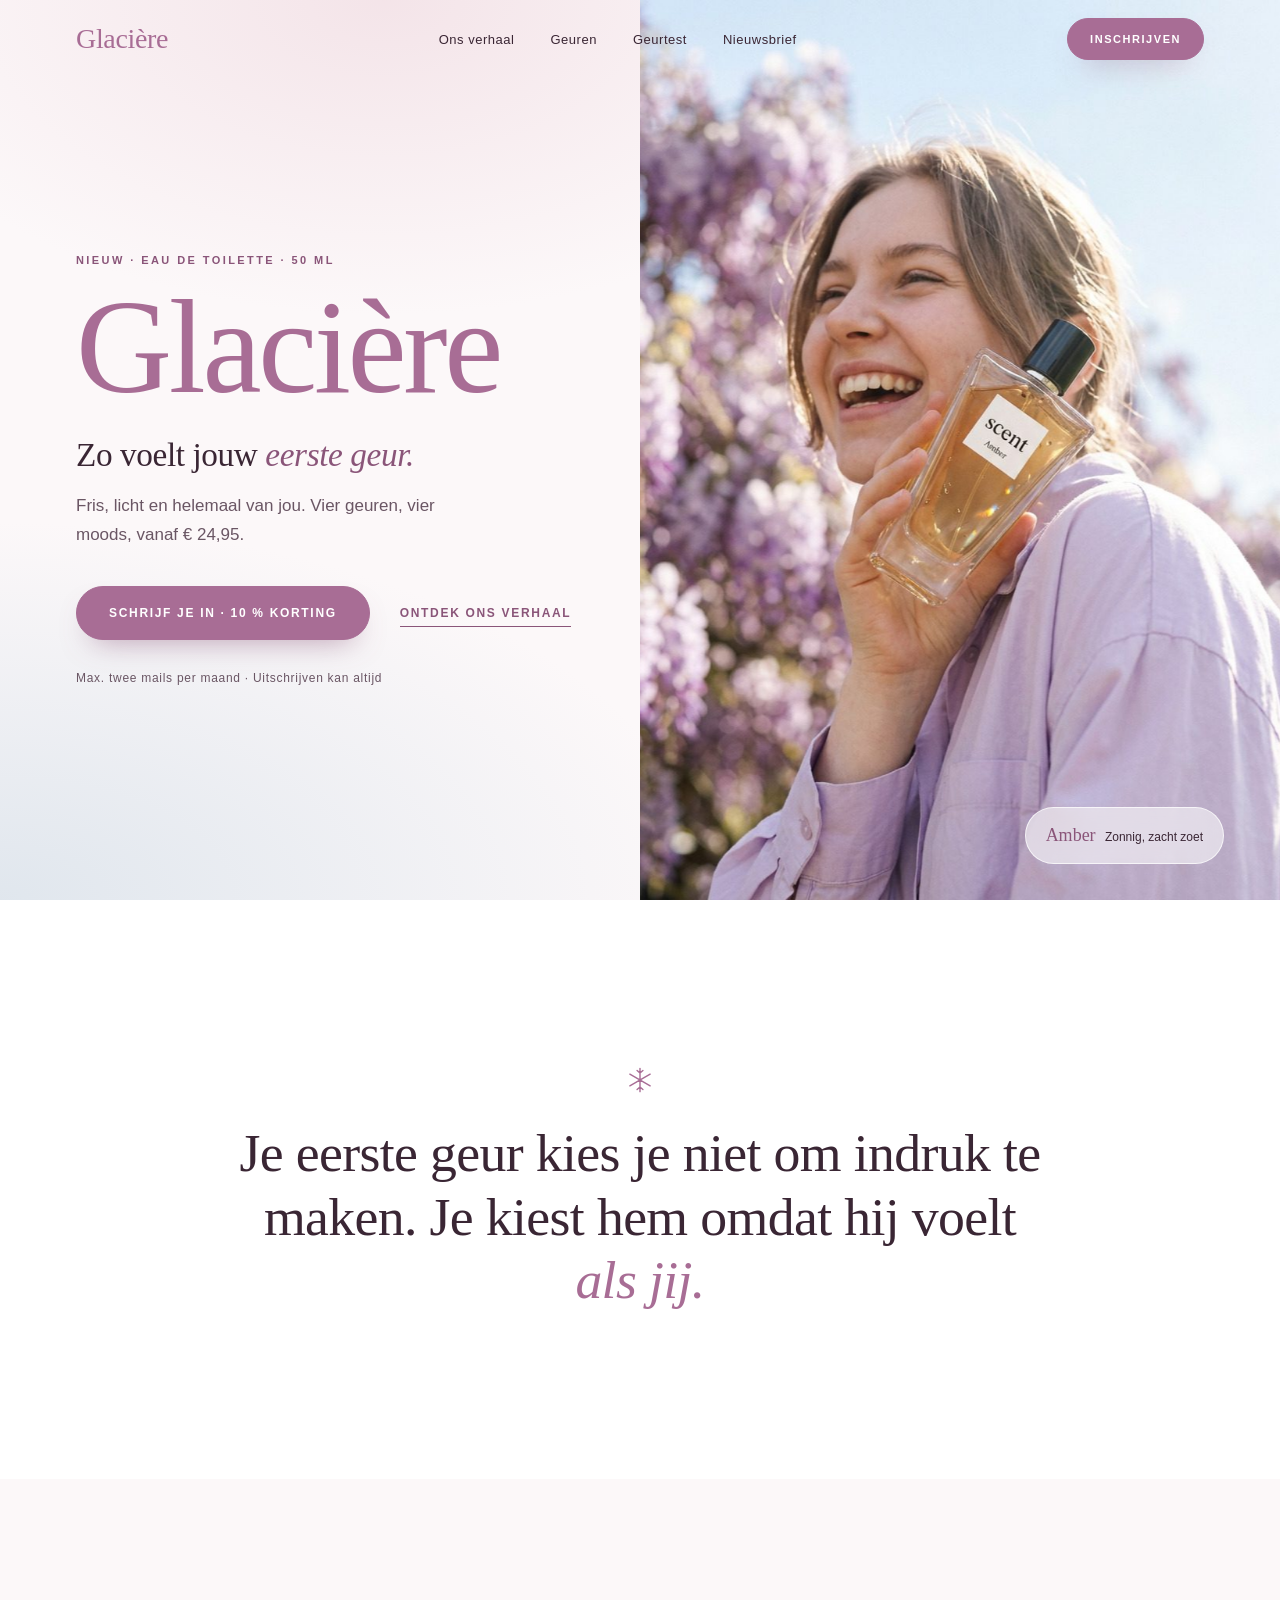
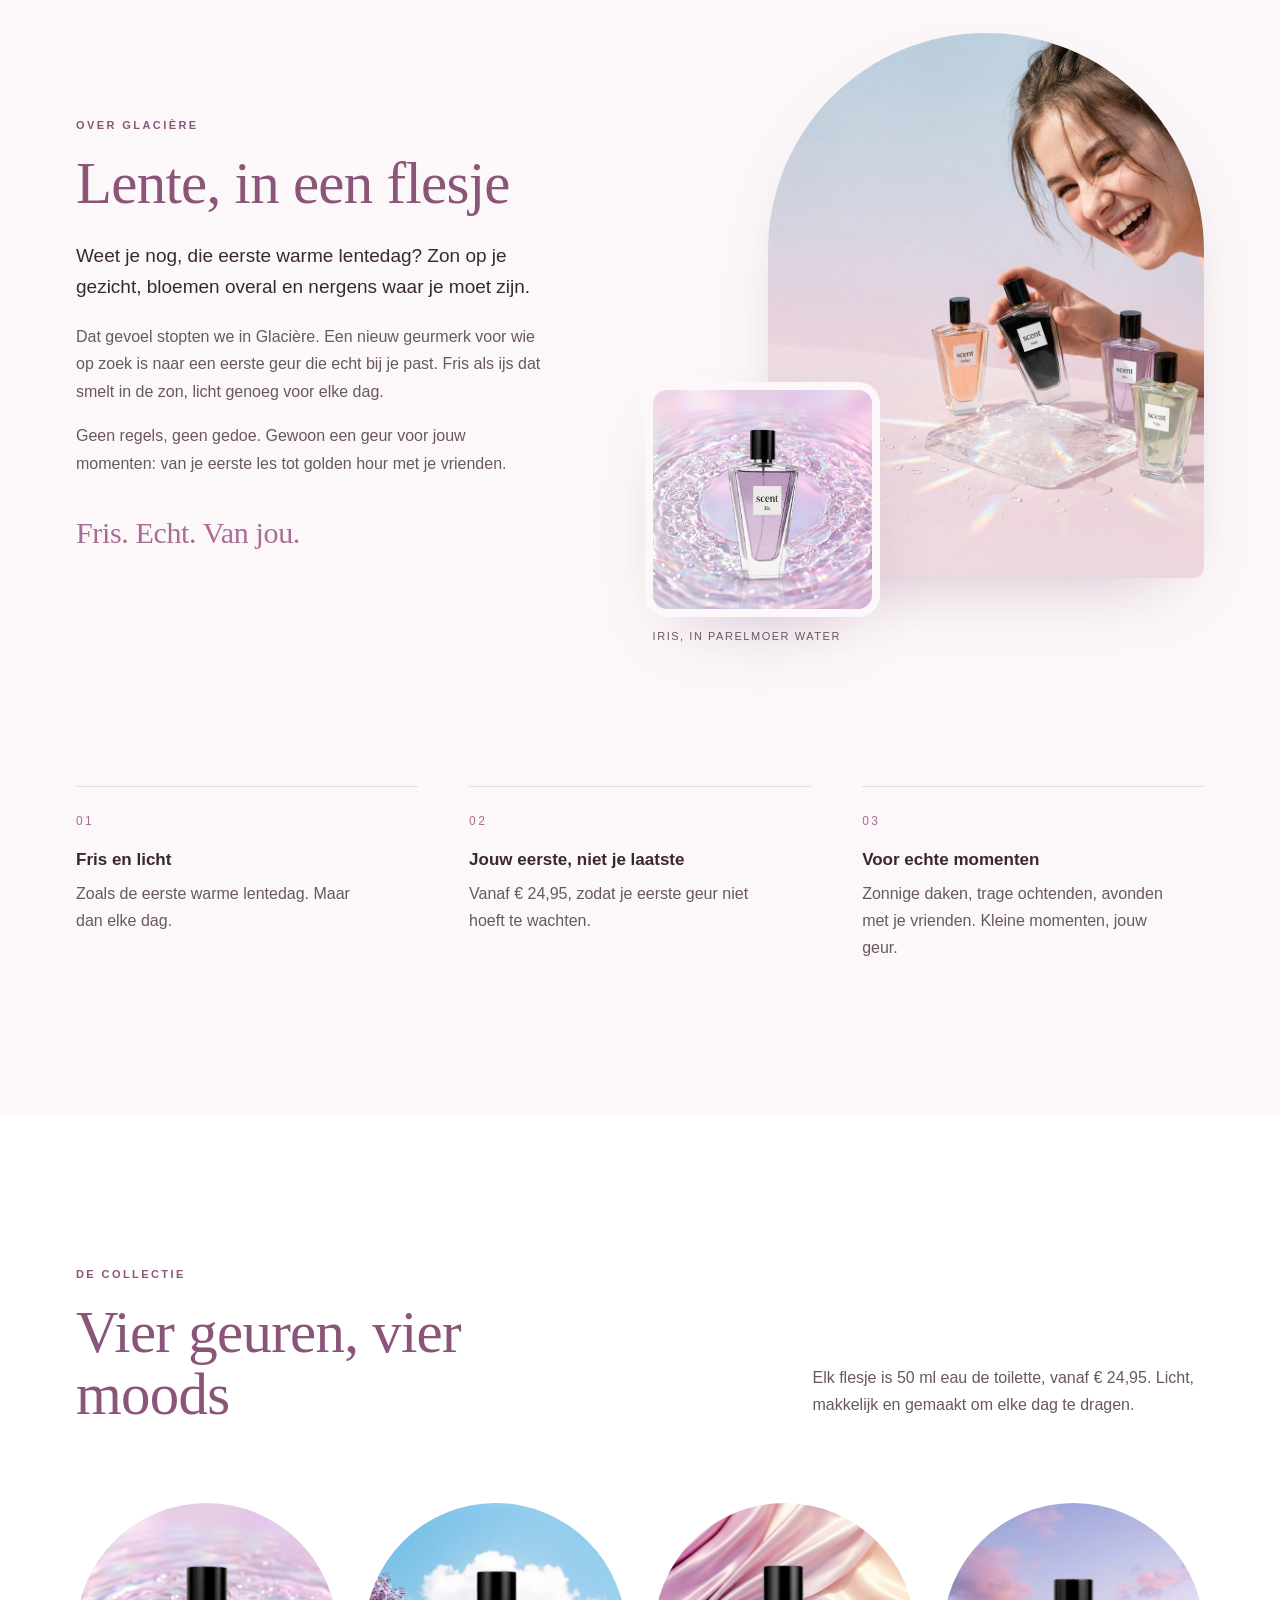
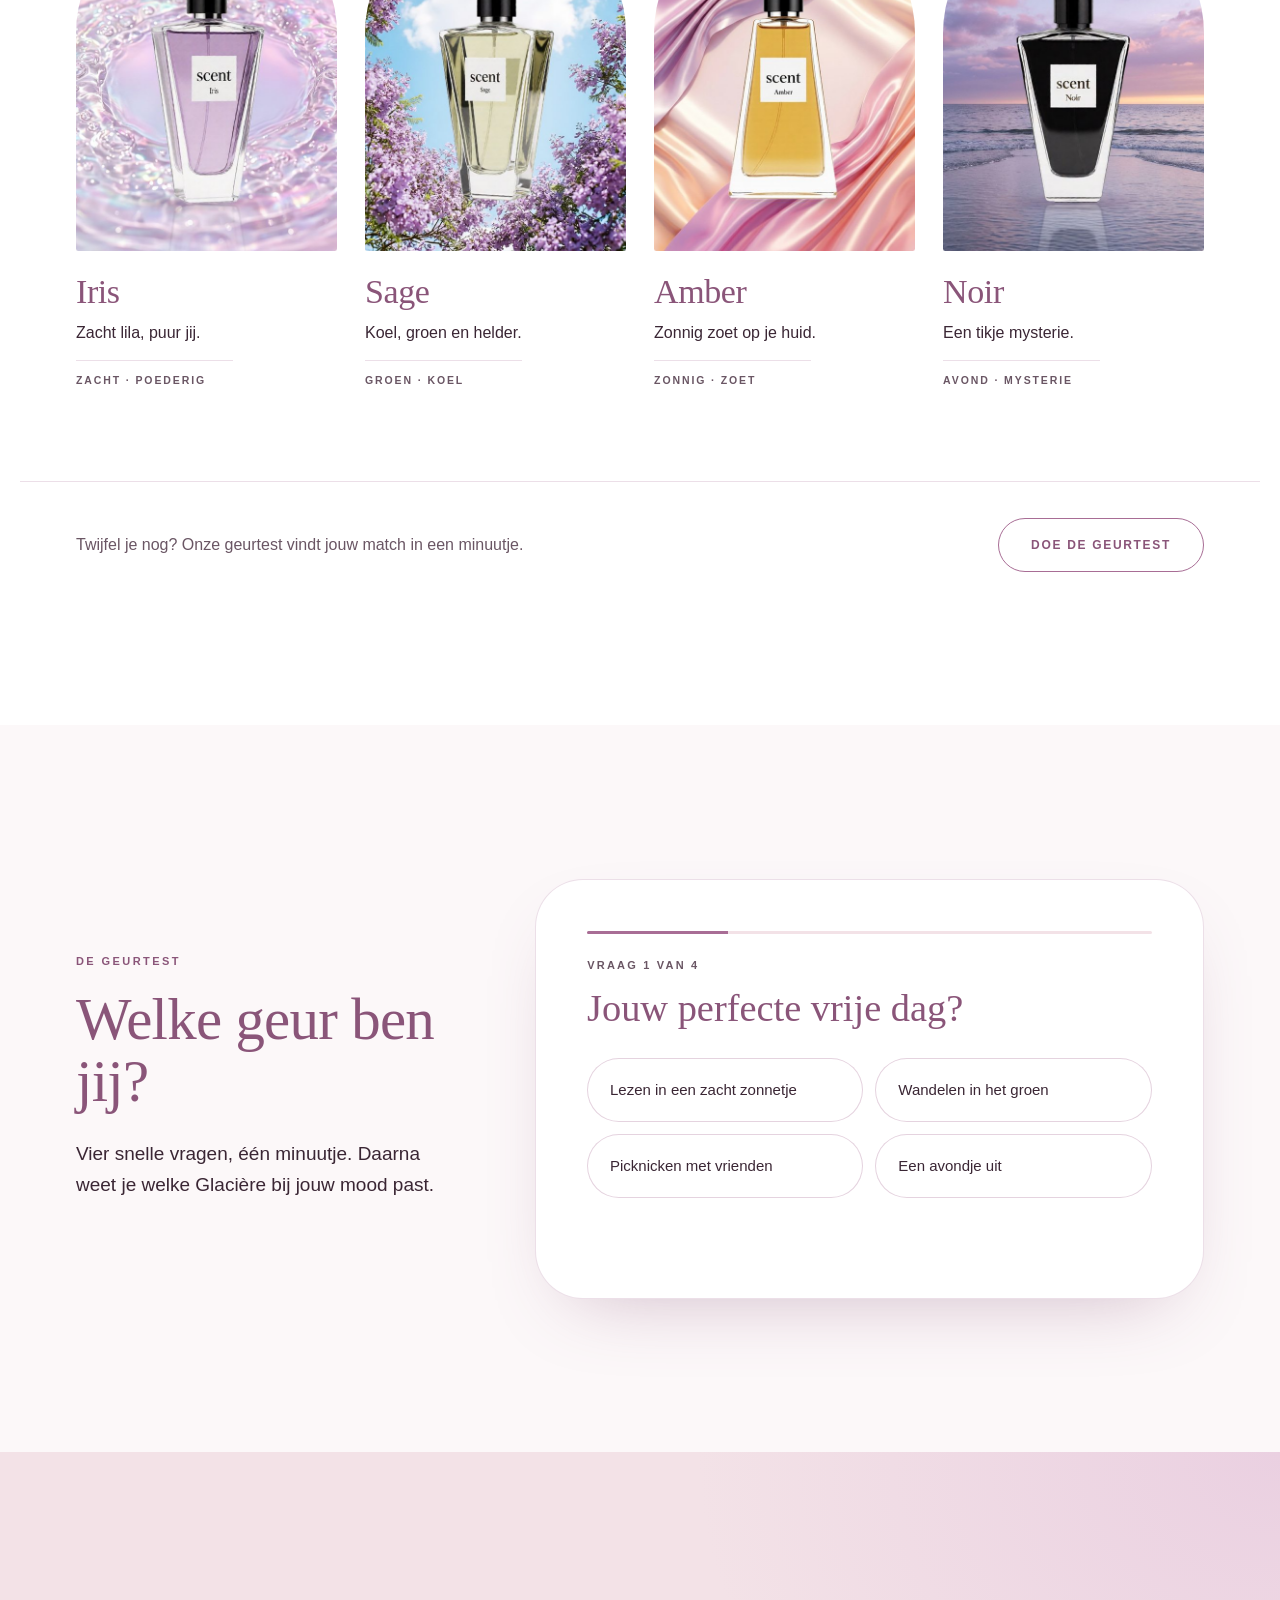
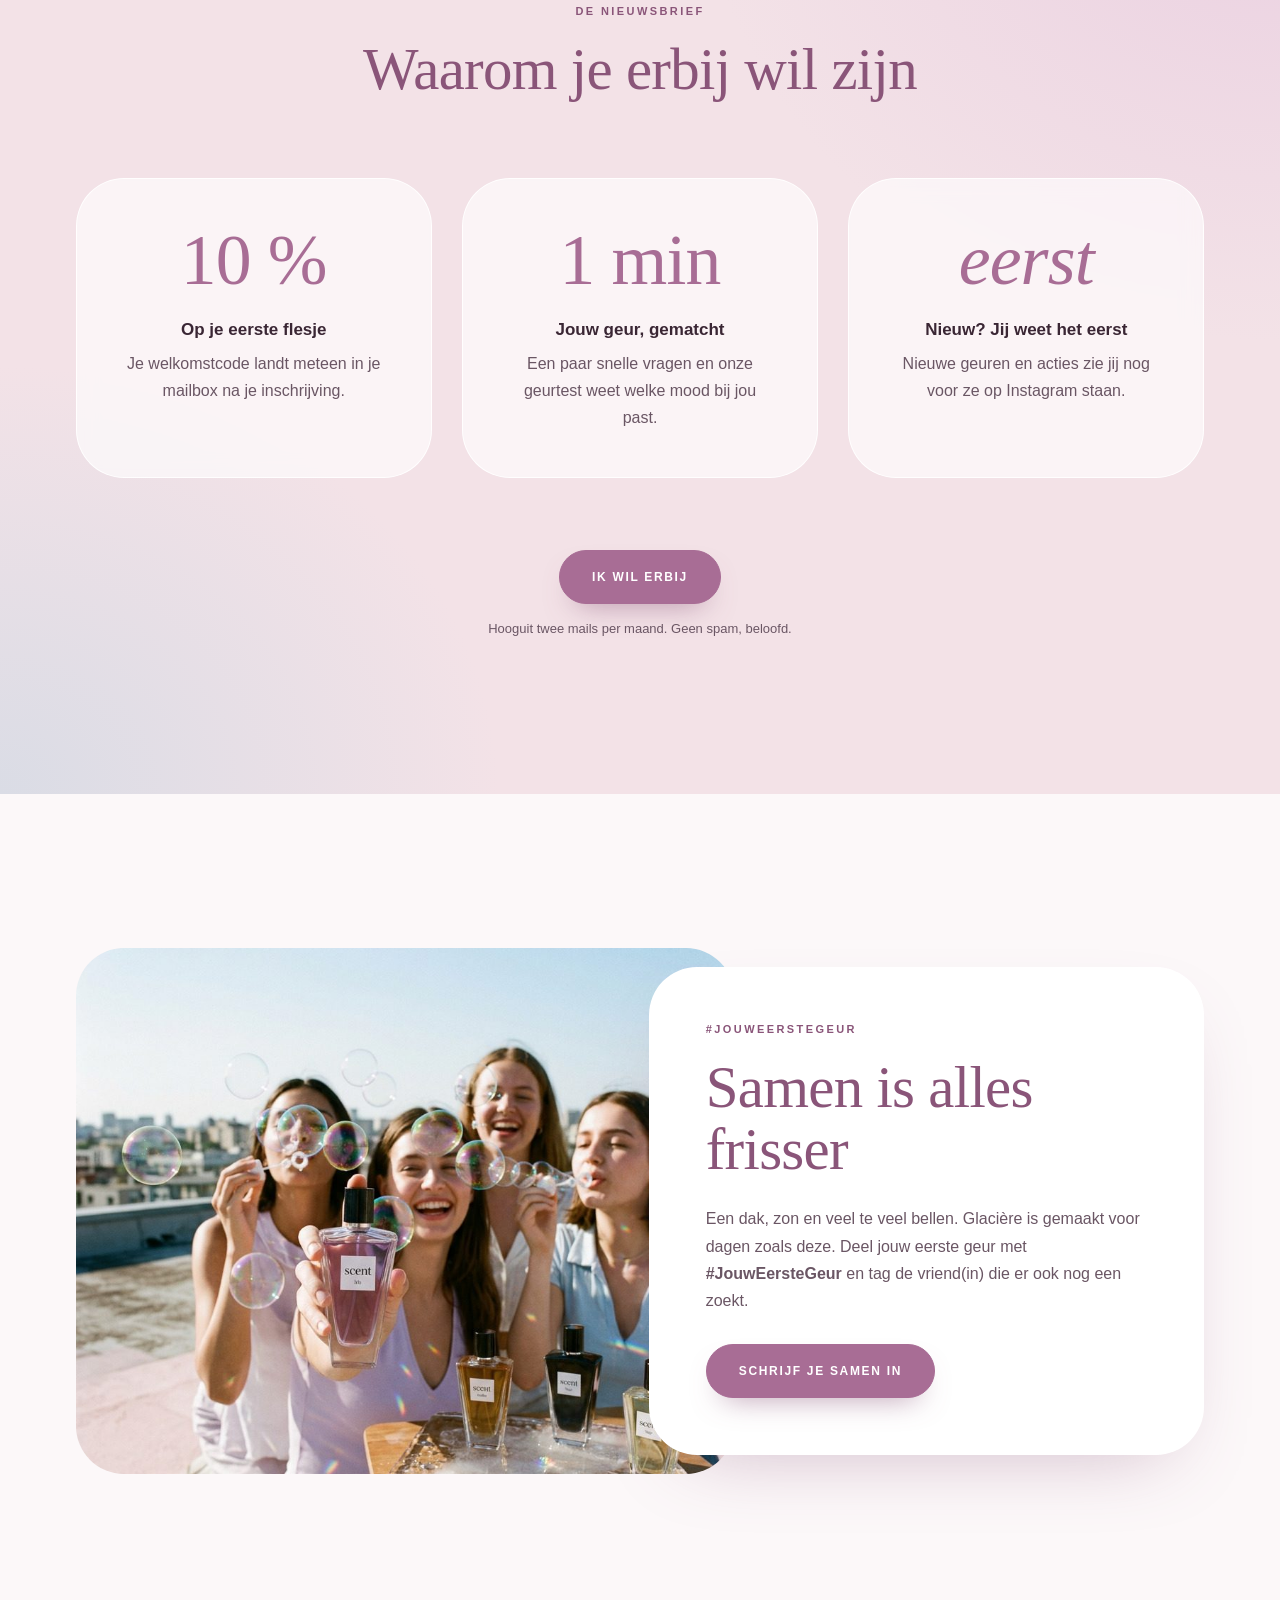
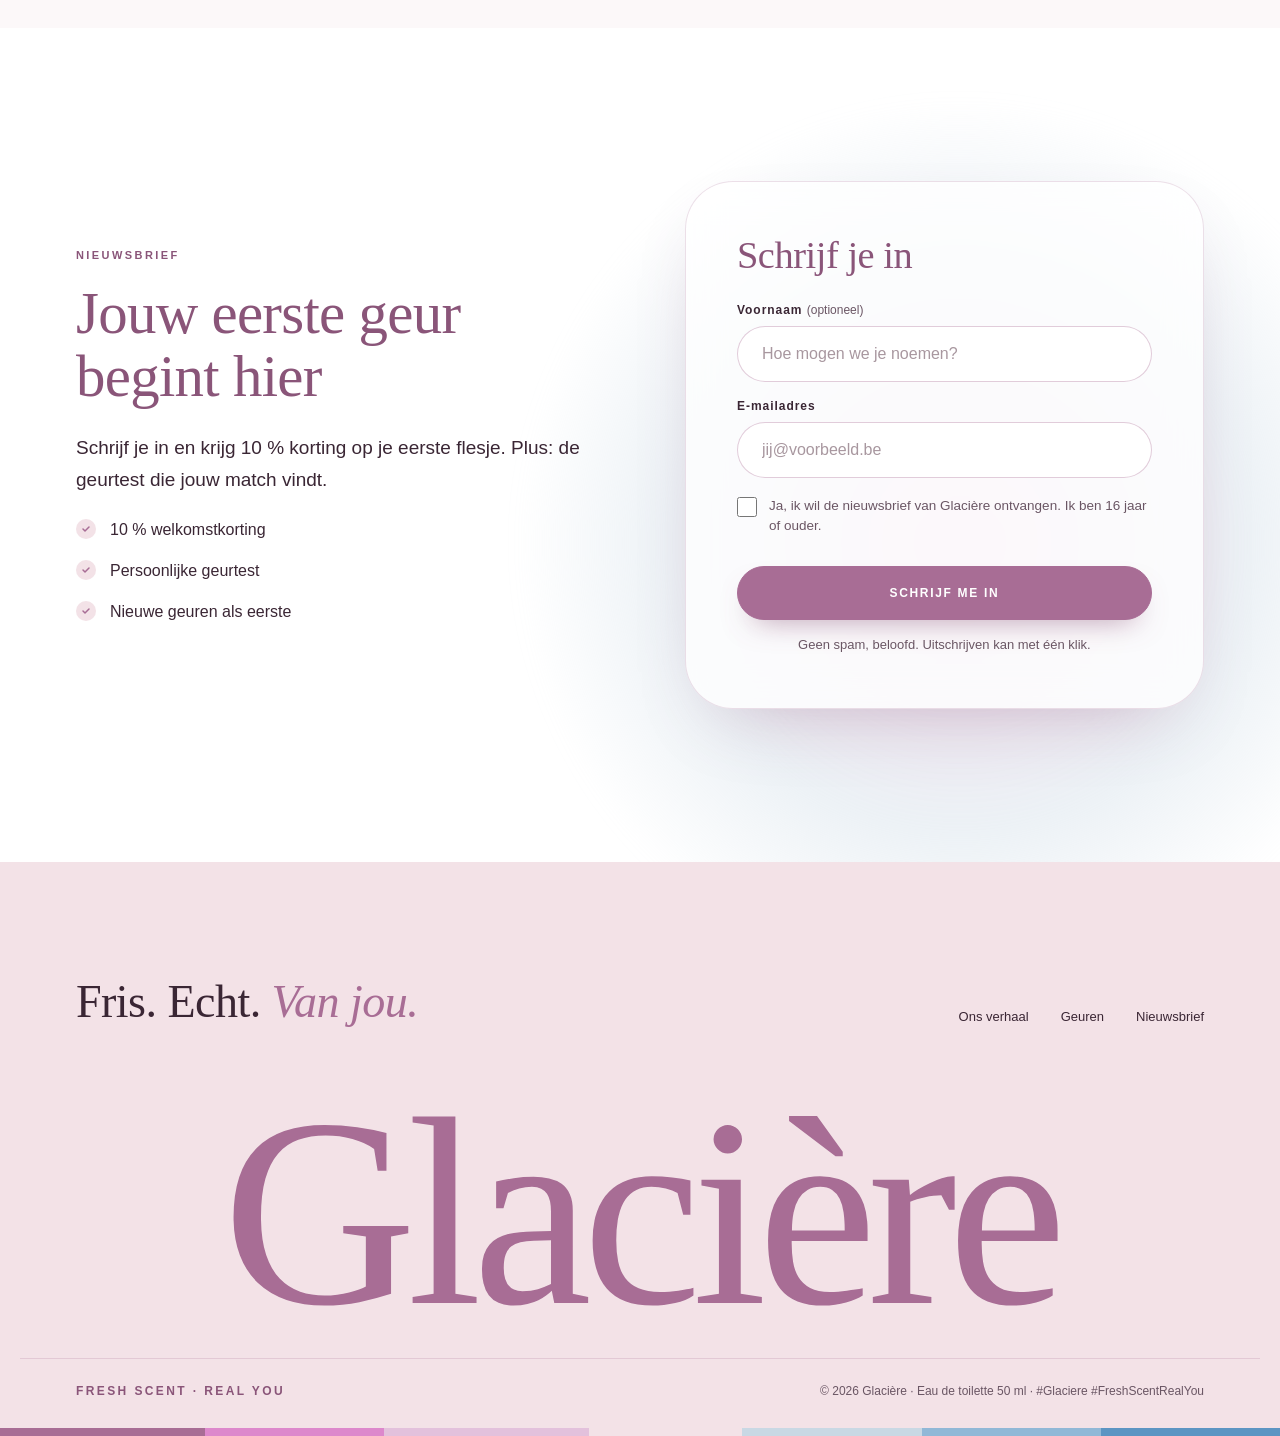
==== commit df17dc41: "Add files via upload" ====
--- a/index.html
+++ b/index.html
@@ -37,6 +37,7 @@
       <nav class="nav" aria-label="Hoofdnavigatie">
         <a href="#verhaal">Ons verhaal</a>
         <a href="#geuren">Geuren</a>
+        <a href="#geurtest">Geurtest</a>
         <a href="#voordelen">Nieuwsbrief</a>
       </nav>
       <a href="#inschrijven" class="btn btn-primary btn-sm">Inschrijven</a>
@@ -165,8 +166,73 @@
       </ul>
 
       <div class="wrap scents-foot reveal">
-        <p>Twijfel je nog? Na je inschrijving vindt onze geurtest jouw match in een minuutje.</p>
-        <a href="#inschrijven" class="btn btn-outline">Vind jouw geur</a>
+        <p>Twijfel je nog? Onze geurtest vindt jouw match in een minuutje.</p>
+        <a href="#geurtest" class="btn btn-outline">Doe de geurtest</a>
+      </div>
+    </section>
+
+
+    <!-- ============ Geurtest ============ -->
+    <section class="section quiz" id="geurtest" aria-labelledby="quiz-title">
+      <div class="wrap quiz-grid">
+        <div class="quiz-intro">
+          <p class="eyebrow reveal">De geurtest</p>
+          <h2 id="quiz-title" class="reveal">Welke geur ben jij?</h2>
+          <p class="lead reveal">Vier snelle vragen, één minuutje. Daarna weet je welke Glacière bij jouw mood past.</p>
+        </div>
+
+        <div class="quiz-card reveal" id="quiz" aria-live="polite">
+          <div class="quiz-progress" aria-hidden="true"><span id="quiz-bar"></span></div>
+          <p class="quiz-step" id="quiz-step">Vraag 1 van 4</p>
+
+          <div class="quiz-q" data-q="0">
+            <p class="quiz-question">Jouw perfecte vrije dag?</p>
+            <div class="quiz-options">
+              <button type="button" data-scent="iris">Lezen in een zacht zonnetje</button>
+              <button type="button" data-scent="sage">Wandelen in het groen</button>
+              <button type="button" data-scent="amber">Picknicken met vrienden</button>
+              <button type="button" data-scent="noir">Een avondje uit</button>
+            </div>
+          </div>
+          <div class="quiz-q" data-q="1" hidden>
+            <p class="quiz-question">Welke kleur draag je het liefst?</p>
+            <div class="quiz-options">
+              <button type="button" data-scent="iris">Zacht lila</button>
+              <button type="button" data-scent="sage">Mint of ijsblauw</button>
+              <button type="button" data-scent="amber">Perzik en goud</button>
+              <button type="button" data-scent="noir">Zwart of diep paars</button>
+            </div>
+          </div>
+          <div class="quiz-q" data-q="2" hidden>
+            <p class="quiz-question">Jouw moment van de dag?</p>
+            <div class="quiz-options">
+              <button type="button" data-scent="iris">Trage ochtend</button>
+              <button type="button" data-scent="sage">Frisse middag</button>
+              <button type="button" data-scent="amber">Golden hour</button>
+              <button type="button" data-scent="noir">Als de lichtjes aangaan</button>
+            </div>
+          </div>
+          <div class="quiz-q" data-q="3" hidden>
+            <p class="quiz-question">Hoe omschrijven je vrienden jou?</p>
+            <div class="quiz-options">
+              <button type="button" data-scent="iris">Zacht en lief</button>
+              <button type="button" data-scent="sage">Rustig en helder</button>
+              <button type="button" data-scent="amber">Warm en vrolijk</button>
+              <button type="button" data-scent="noir">Een tikje mysterieus</button>
+            </div>
+          </div>
+
+          <div class="quiz-result" id="quiz-result" hidden tabindex="-1">
+            <div class="quiz-result-img"><img id="quiz-img" src="20261101_Webpagina_geur-iris_v01.jpg" width="720" height="720" alt=""></div>
+            <div>
+              <p class="quiz-step">Jouw match</p>
+              <p class="quiz-name" id="quiz-name">Iris</p>
+              <p id="quiz-text"></p>
+              <a href="#inschrijven" class="btn btn-primary">Krijg 10 % op <span id="quiz-cta">Iris</span></a>
+              <button type="button" class="text-link quiz-restart" id="quiz-restart">Opnieuw doen</button>
+            </div>
+          </div>
+        </div>
       </div>
     </section>
 
--- a/style.css
+++ b/style.css
@@ -321,6 +321,54 @@
   padding-top: 36px; border-top: 1px solid var(--line);
 }
 .scents-foot p { margin: 0; color: var(--ink-soft); max-width: 52ch; }
+
+/* ---------- Geurtest ---------- */
+.quiz { background: var(--porcelain); }
+.quiz-grid { display: grid; grid-template-columns: minmax(0, 4fr) minmax(0, 7fr); gap: clamp(40px, 6vw, 96px); align-items: center; }
+.quiz-card {
+  position: relative;
+  background: var(--white);
+  border: 1px solid var(--line);
+  border-radius: var(--radius-lg);
+  padding: clamp(28px, 4vw, 56px);
+  box-shadow: var(--shadow);
+  min-height: 420px;
+}
+.quiz-progress { height: 3px; background: var(--blush); border-radius: 3px; overflow: hidden; margin-bottom: 26px; }
+.quiz-progress span { display: block; height: 100%; width: 25%; background: var(--mauve); transition: width .6s var(--ease); }
+.quiz-step { font: 600 11px/1 var(--body); letter-spacing: .2em; text-transform: uppercase; color: var(--ink-soft); margin: 0 0 16px; }
+.quiz-question { font-family: var(--display); font-size: clamp(28px, 3vw, 40px); line-height: 1.12; color: var(--mauve-deep); margin: 0 0 28px; }
+.quiz-options { display: grid; grid-template-columns: 1fr 1fr; gap: 12px; }
+.quiz-options button {
+  min-height: 64px; padding: 14px 22px;
+  border-radius: 999px;
+  border: 1.5px solid rgba(168, 109, 149, .3);
+  background: var(--white);
+  font: 500 15px/1.3 var(--body); color: var(--ink);
+  text-align: left; cursor: pointer;
+  transition: border-color .3s, background-color .3s, transform .3s var(--ease);
+}
+.quiz-options button:hover { border-color: var(--mauve); background: var(--blush); transform: translateY(-2px); }
+.quiz-options button:focus-visible { outline: 2px solid var(--glacier); outline-offset: 3px; }
+.quiz-q:not([hidden]), .quiz-result:not([hidden]) { animation: popIn .6s var(--ease) both; }
+.quiz-result { display: grid; grid-template-columns: minmax(0, 5fr) minmax(0, 6fr); gap: clamp(24px, 3vw, 40px); align-items: center; outline: none; }
+.quiz-result[hidden] { display: none; }
+.quiz-result-img { border-radius: 999px 999px 18px 18px; overflow: hidden; aspect-ratio: 3 / 4; background: var(--blush); }
+.quiz-result-img img { width: 100%; height: 100%; object-fit: cover; }
+.quiz-name { font-family: var(--display); font-size: clamp(48px, 5vw, 72px); line-height: 1; color: var(--mauve); margin: 0 0 14px; }
+.quiz-result p:not(.quiz-step):not(.quiz-name) { color: var(--ink-soft); margin-bottom: 26px; }
+.quiz-restart { display: block; margin-top: 18px; border: 0; background-color: transparent; cursor: pointer; }
+
+@media (max-width: 860px) {
+  .quiz-grid { grid-template-columns: 1fr; }
+  .quiz-card { min-height: 0; }
+  .quiz-options { grid-template-columns: 1fr; }
+  .quiz-options button { min-height: 56px; }
+  .quiz-result { grid-template-columns: 1fr; text-align: center; }
+  .quiz-result-img { max-width: 220px; margin: 0 auto; }
+  .quiz-result .btn { width: 100%; }
+  .quiz-restart { margin: 18px auto 0; }
+}
 
 /* ---------- 4 · Waarom de nieuwsbrief ---------- */
 .perks {
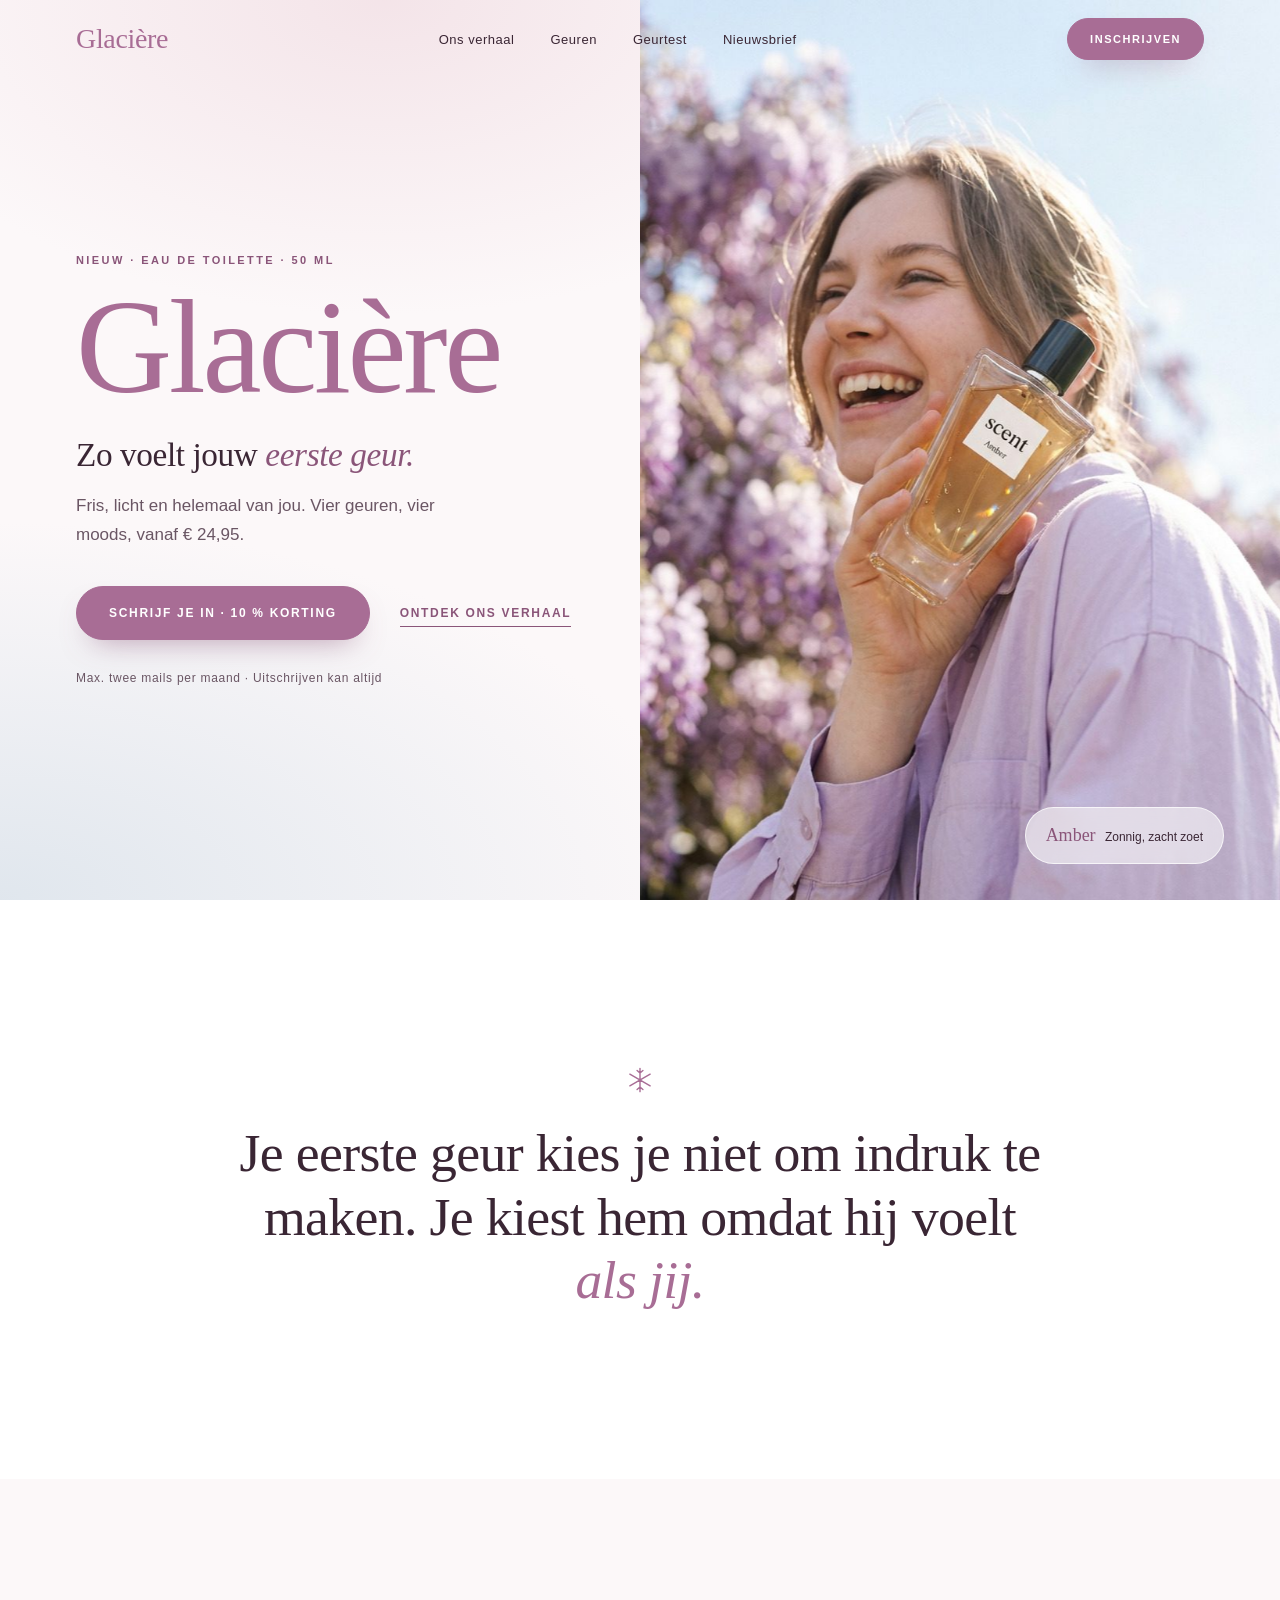
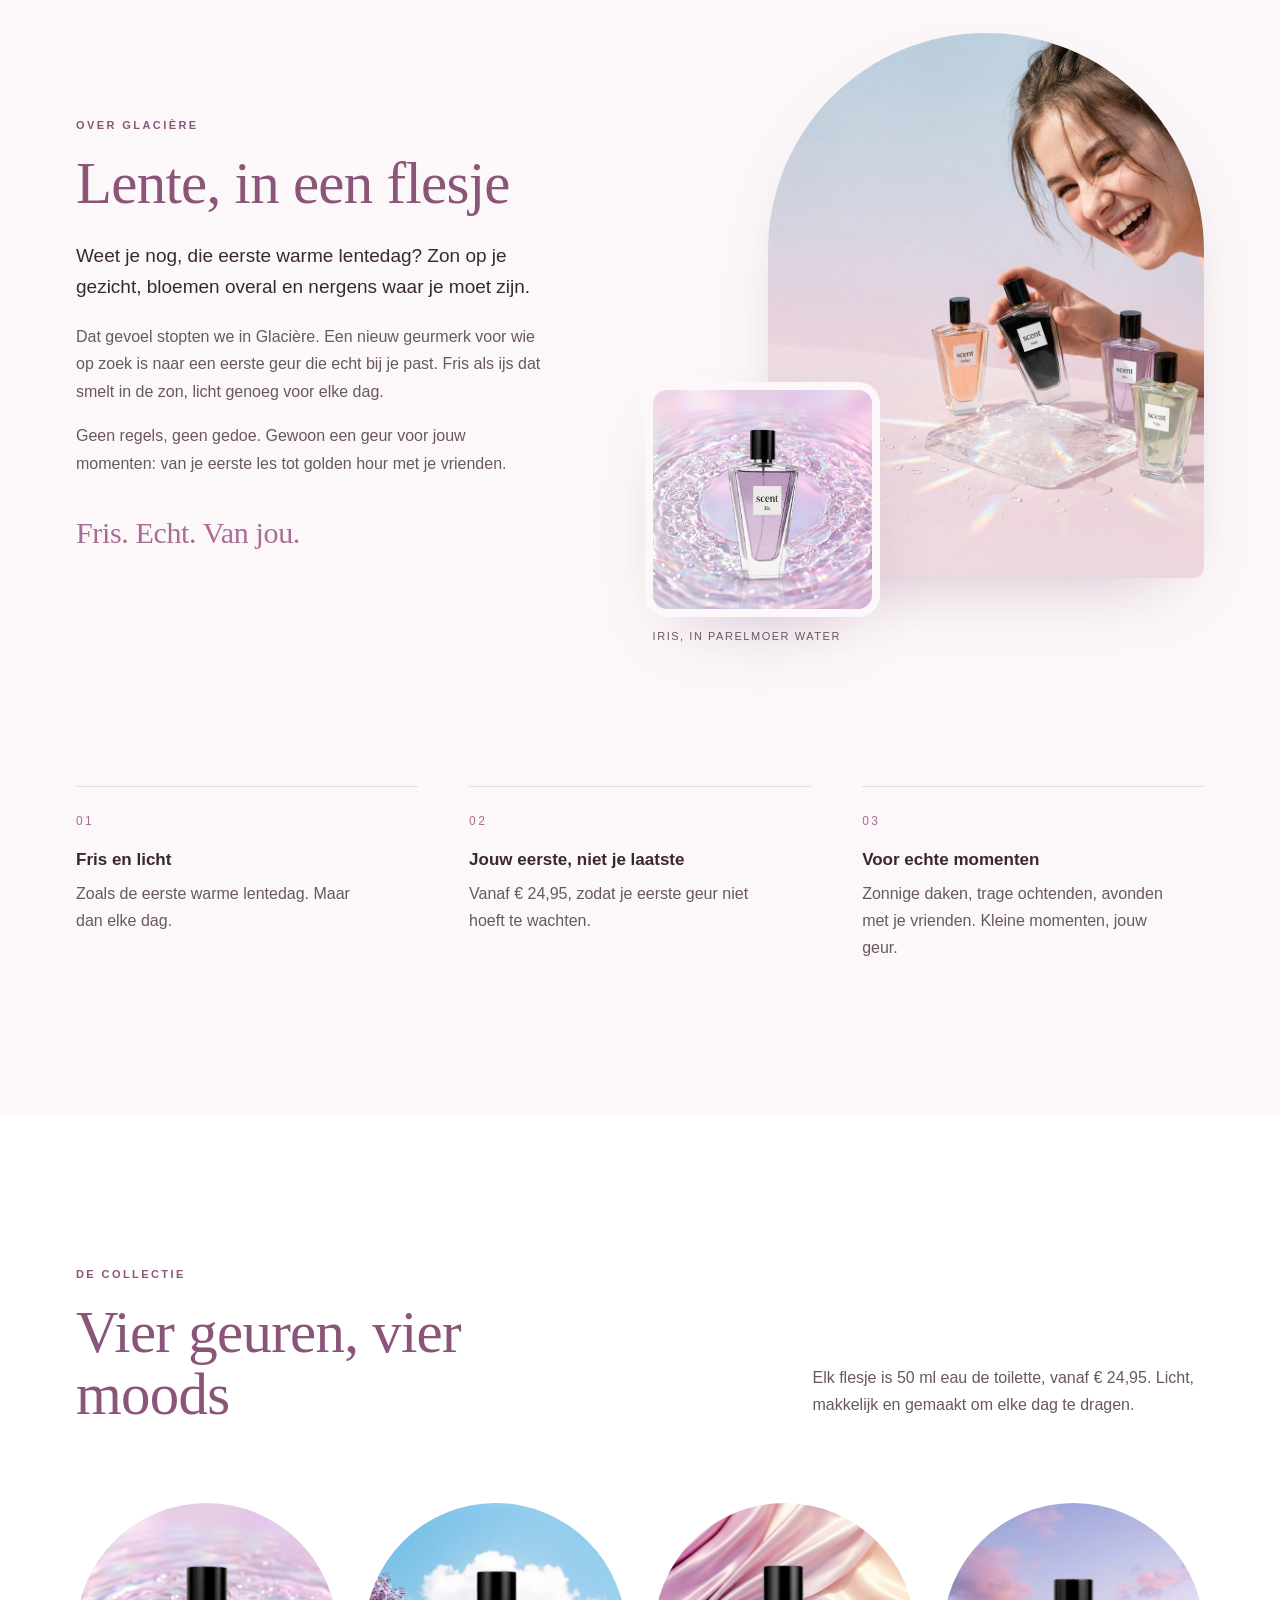
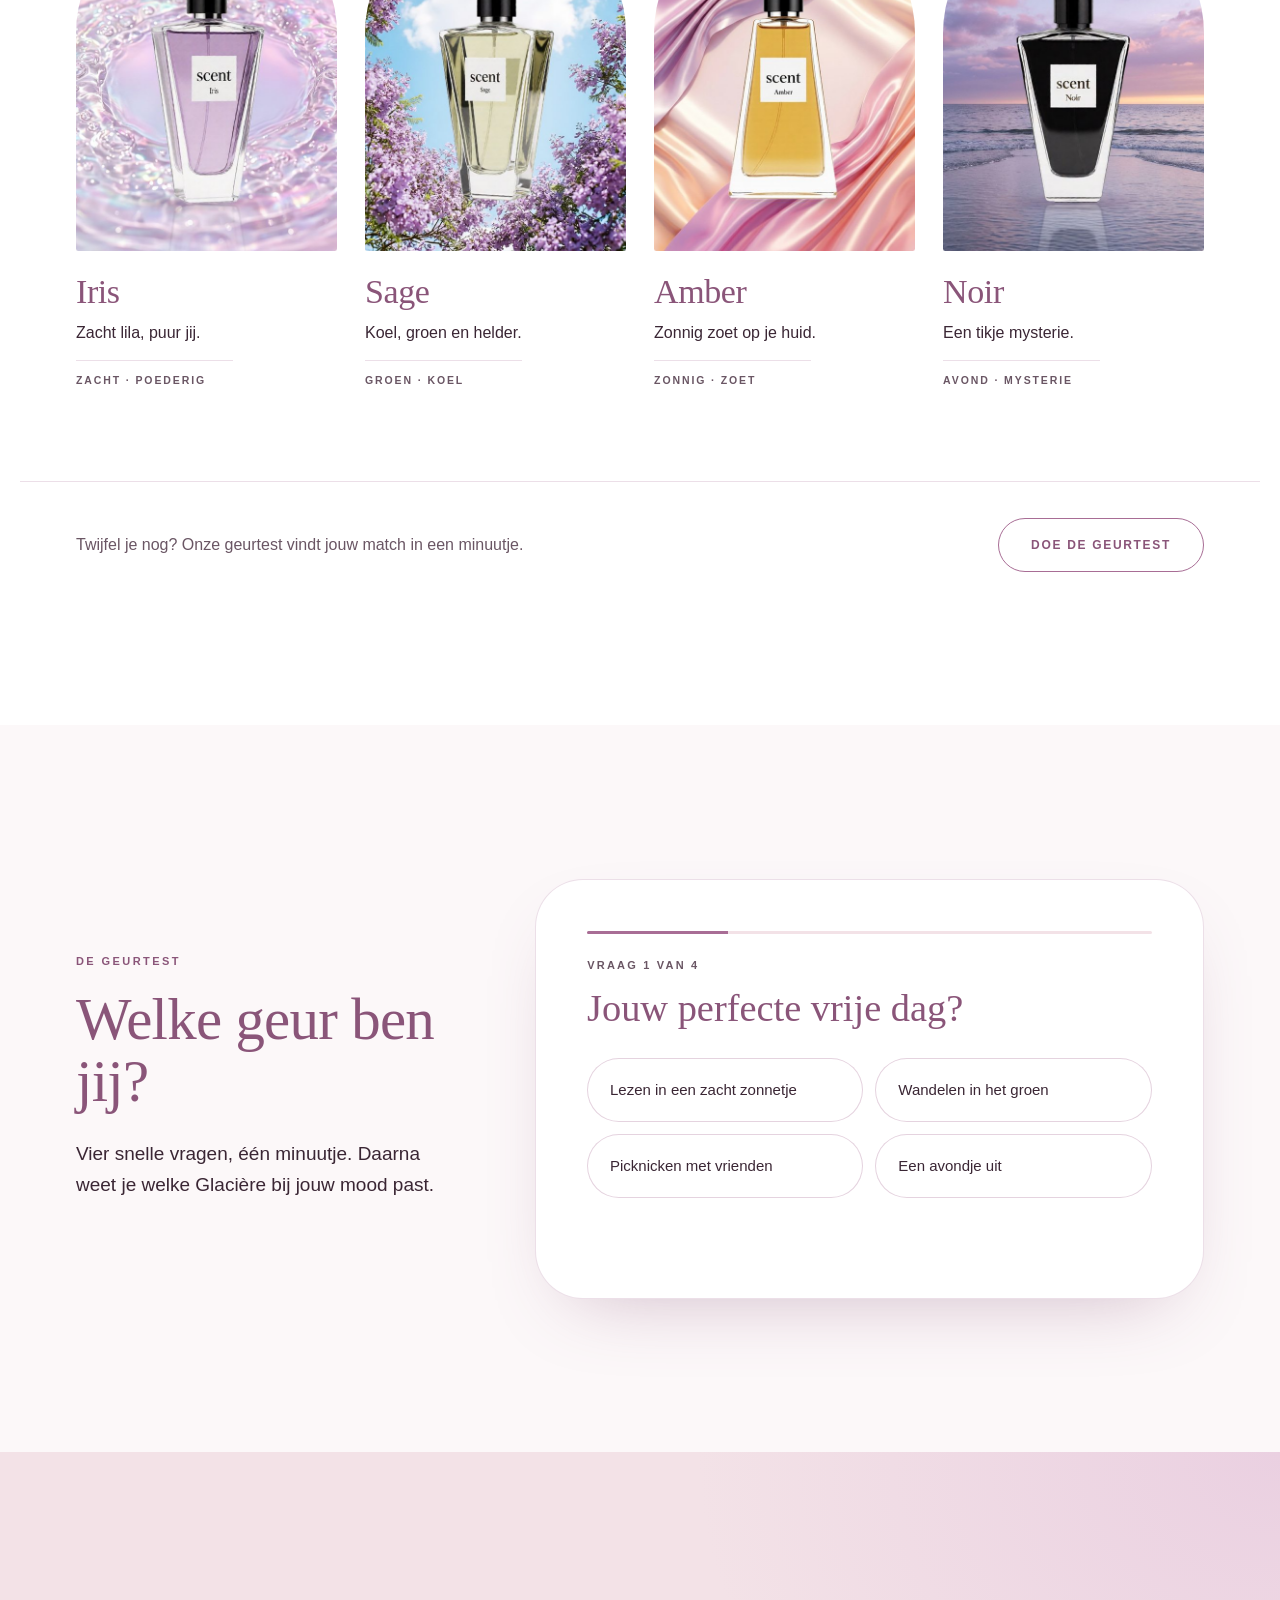
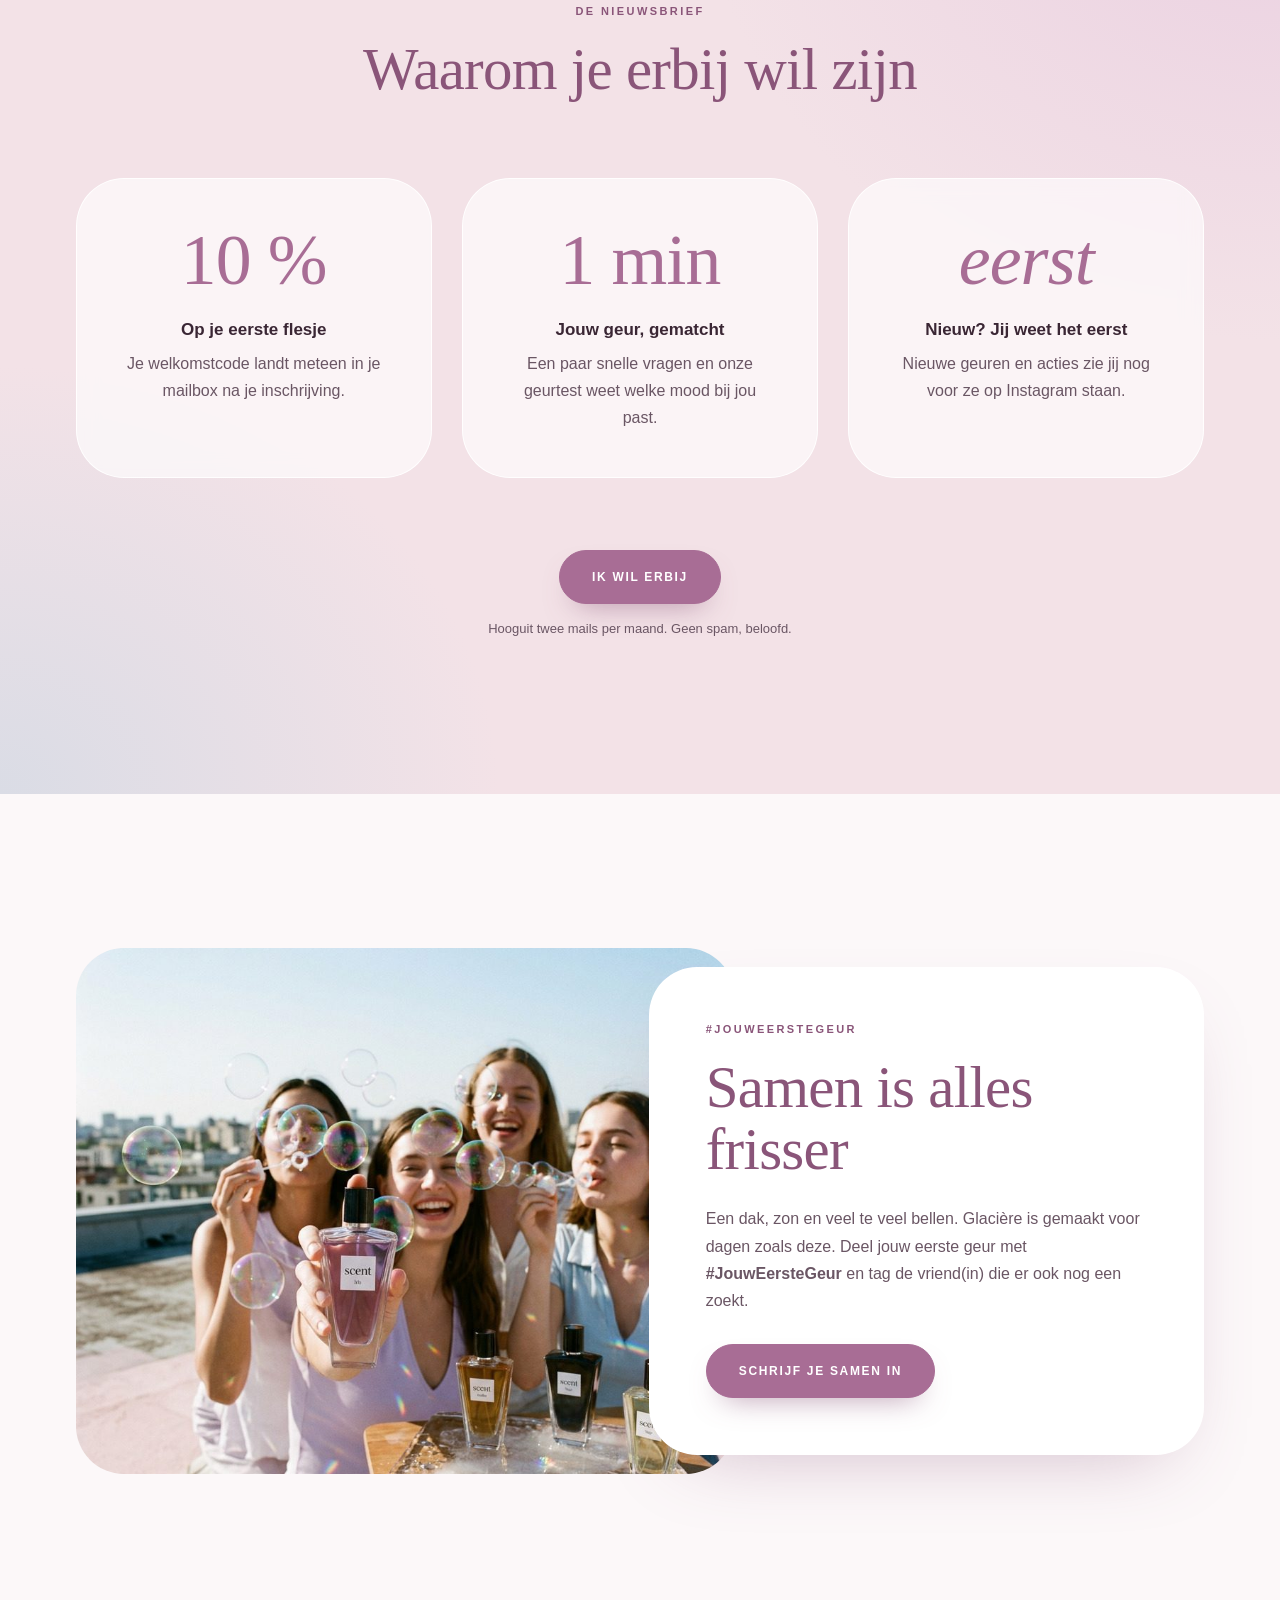
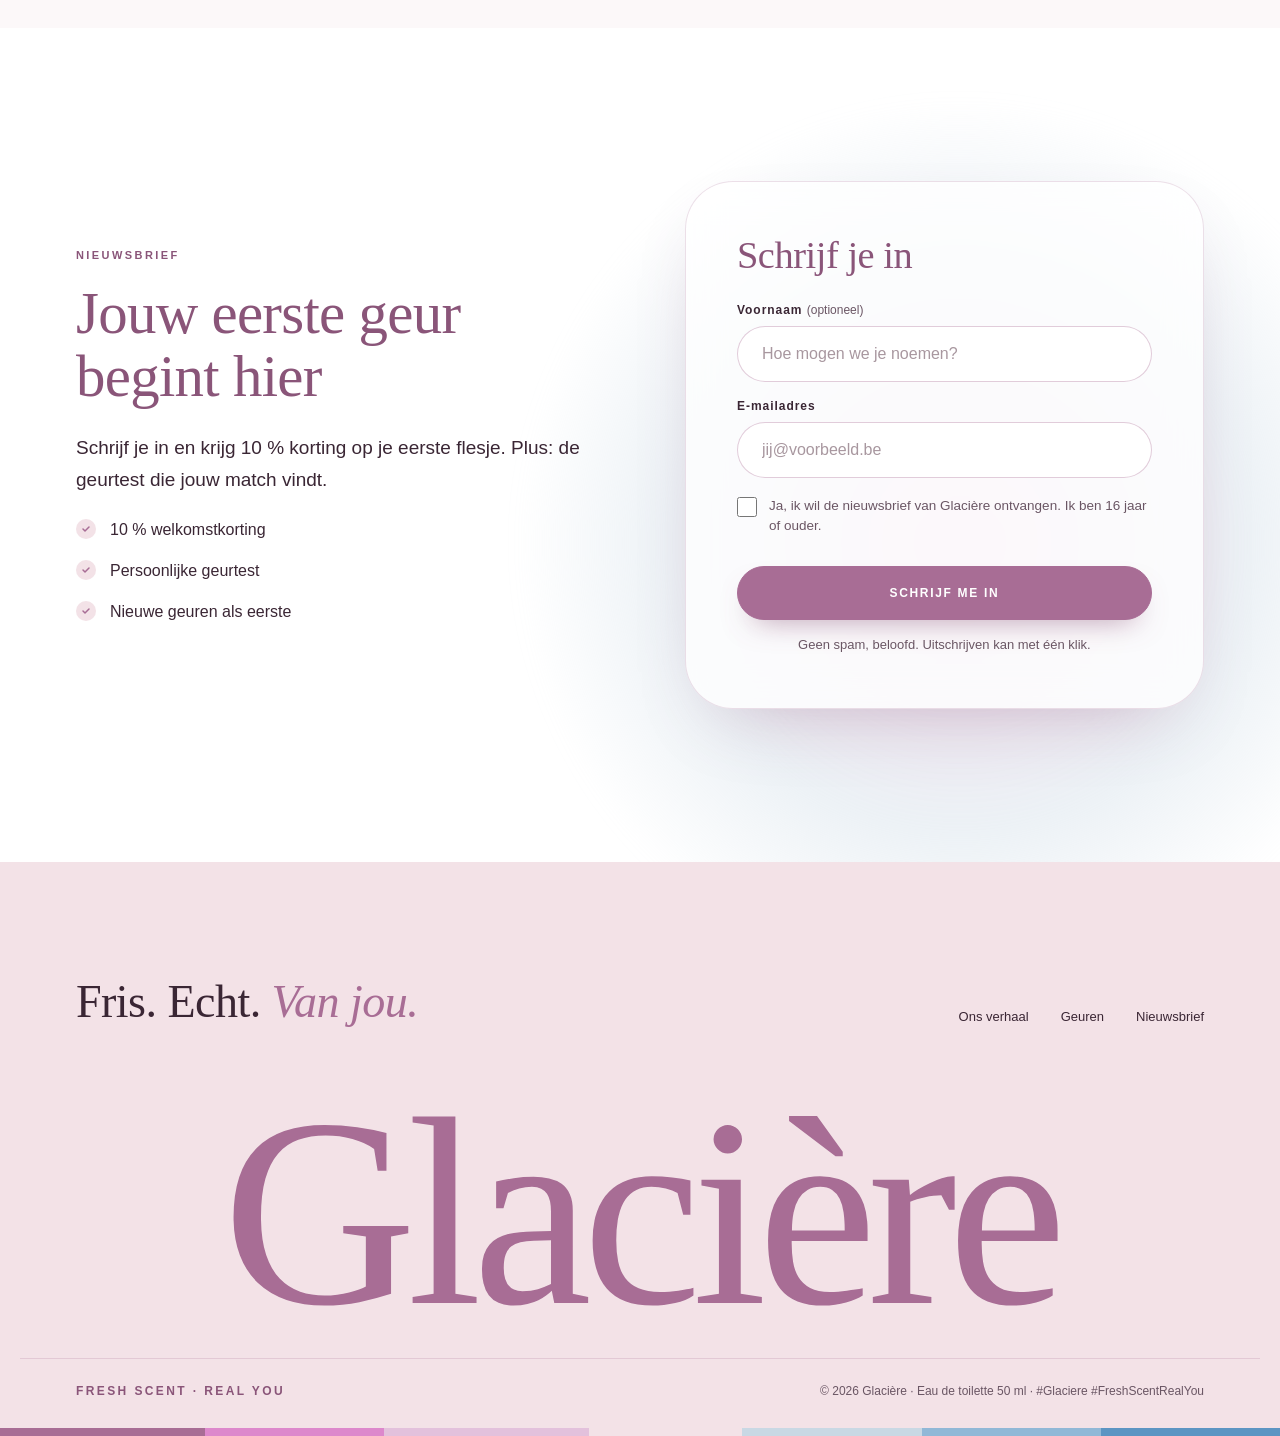
==== commit 8b4cdc7c: "Add files via upload" ====
--- a/index.html
+++ b/index.html
@@ -23,7 +23,7 @@
   <link rel="preconnect" href="https://fonts.gstatic.com" crossorigin>
   <link href="https://fonts.googleapis.com/css2?family=DM+Serif+Display:ital@0;1&family=Montserrat:wght@400;500;600&display=swap" rel="stylesheet">
   <link rel="preload" as="image" href="20261101_Webpagina_hero-amber-wisteria_v01.jpg" fetchpriority="high">
-  <link rel="stylesheet" href="style.css">
+  <link rel="stylesheet" href="style.css?v=3">
   <script>document.documentElement.classList.add('js');</script>
 </head>
 <body>
@@ -379,6 +379,6 @@
     <a href="#inschrijven" class="btn btn-primary btn-block" tabindex="-1">Schrijf je in · 10 % korting</a>
   </div>
 
-  <script src="main.js" defer></script>
+  <script src="main.js?v=3" defer></script>
 </body>
 </html>
